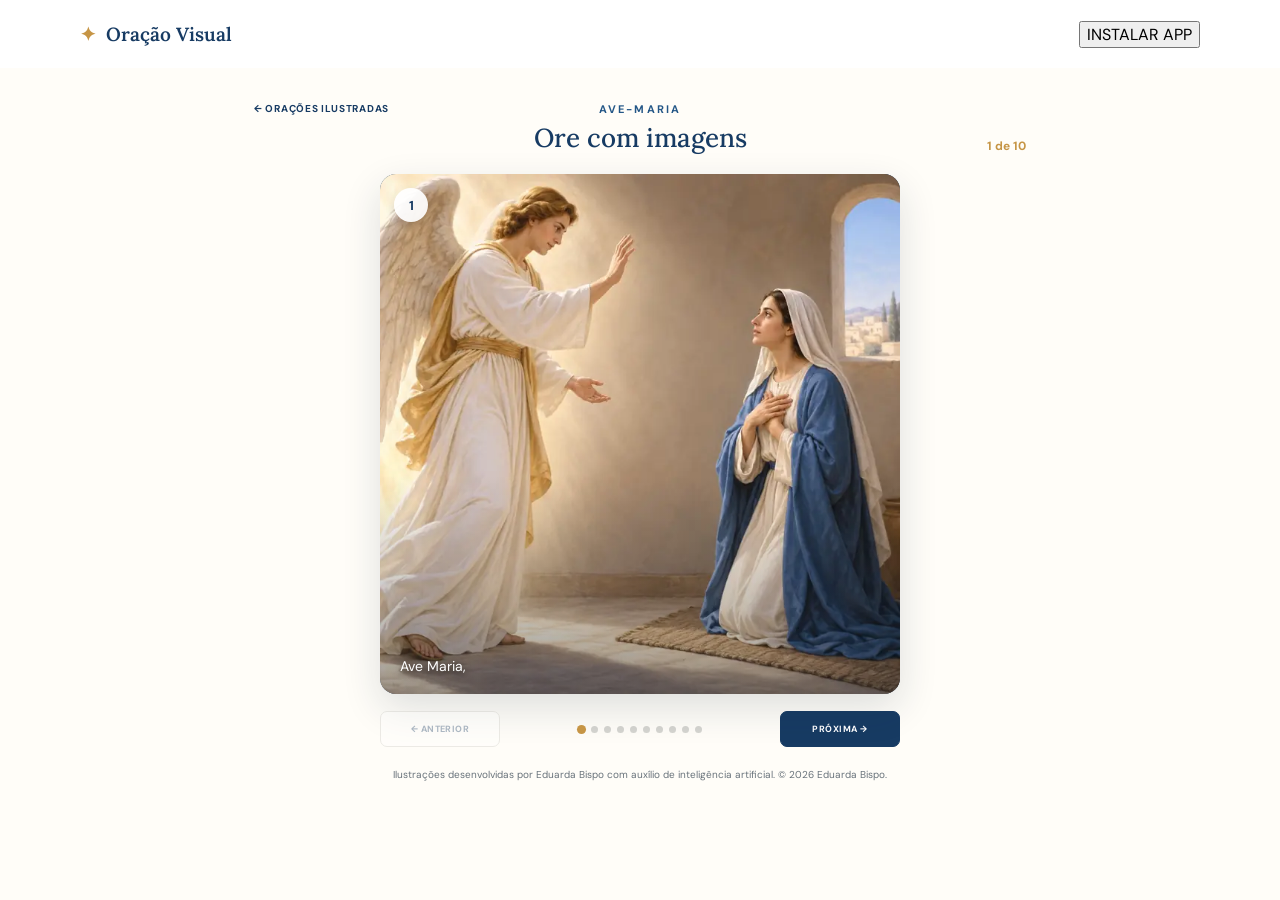
==== ave-maria.html @ be55a164 "Adiciona instalação no cabeçalho e aviso de apoio" ====
<!doctype html>
<html lang="pt-BR">
<head>
  <meta charset="UTF-8">
  <meta name="viewport" content="width=device-width, initial-scale=1.0">
  <meta name="theme-color" content="#173b63">
  <title>Ave-Maria Ilustrada - Oração Visual</title>
  <link rel="icon" href="assets/app-icon.svg" type="image/svg+xml">
  <link rel="preconnect" href="https://fonts.googleapis.com">
  <link rel="preconnect" href="https://fonts.gstatic.com" crossorigin>
  <link href="https://fonts.googleapis.com/css2?family=DM+Sans:wght@400;600;700&family=Lora:wght@500;600&display=swap" rel="stylesheet">
  <link rel="stylesheet" href="styles.css?v=20260917-3">
  <link rel="stylesheet" href="ave-maria.css?v=20260917-3">
</head>
<body>
<header class="topbar"><a class="brand" href="index.html"><span class="brand-mark">✦</span><span>Oração Visual</span></a><button class="install-header" id="installHeaderButton" type="button">INSTALAR APP</button></header>
<main class="visual-prayer-page">
  <div class="prayer-top">
    <a href="oracoes-ilustradas.html">← ORAÇÕES ILUSTRADAS</a>
    <div><p class="eyebrow blue">AVE-MARIA</p><h1>Ore com imagens</h1></div>
    <p class="sequence-label" id="sequenceLabel">1 de 10</p>
  </div>
  <section class="visual-stage" aria-live="polite">
    <figure class="prayer-slide active"><span class="slide-number">1</span><img src="assets/oracoes-ilustradas/ave-maria/01.webp" alt="Maria recebe a graça de Deus" draggable="false"><figcaption>Ave Maria,</figcaption></figure>
    <figure class="prayer-slide"><span class="slide-number">2</span><img src="assets/oracoes-ilustradas/ave-maria/02.webp" alt="Maria cheia da graça de Deus" draggable="false" loading="lazy"><figcaption>cheia de graça,</figcaption></figure>
    <figure class="prayer-slide"><span class="slide-number">3</span><img src="assets/oracoes-ilustradas/ave-maria/03.webp" alt="Deus está com Maria" draggable="false" loading="lazy"><figcaption>o Senhor é convosco.</figcaption></figure>
    <figure class="prayer-slide"><span class="slide-number">4</span><img src="assets/oracoes-ilustradas/ave-maria/04.webp" alt="Maria bendita entre as mulheres" draggable="false" loading="lazy"><figcaption>Bendita sois vós entre as mulheres,</figcaption></figure>
    <figure class="prayer-slide"><span class="slide-number">5</span><img src="assets/oracoes-ilustradas/ave-maria/05.webp" alt="Maria com Jesus, fruto bendito de seu ventre" draggable="false" loading="lazy"><figcaption>e bendito é o fruto do vosso ventre, Jesus.</figcaption></figure>
    <figure class="prayer-slide"><span class="slide-number">6</span><img src="assets/oracoes-ilustradas/ave-maria/06.webp" alt="Santa Maria, Mãe de Deus" draggable="false" loading="lazy"><figcaption>Santa Maria, Mãe de Deus,</figcaption></figure>
    <figure class="prayer-slide"><span class="slide-number">7</span><img src="assets/oracoes-ilustradas/ave-maria/07.webp" alt="Maria intercede junto a Jesus pelos pecadores" draggable="false" loading="lazy"><figcaption>rogai por nós, pecadores,</figcaption></figure>
    <figure class="prayer-slide"><span class="slide-number">8</span><img src="assets/oracoes-ilustradas/ave-maria/08.webp" alt="Pessoa em oração no momento presente" draggable="false" loading="lazy"><figcaption>agora</figcaption></figure>
    <figure class="prayer-slide"><span class="slide-number">9</span><img src="assets/oracoes-ilustradas/ave-maria/09.webp" alt="Pessoa idosa acompanhada no momento final da vida" draggable="false" loading="lazy"><figcaption>e na hora de nossa morte.</figcaption></figure>
    <figure class="prayer-slide"><span class="slide-number">10</span><img src="assets/oracoes-ilustradas/ave-maria/10.webp" alt="Oração entregue a Jesus" draggable="false" loading="lazy"><figcaption>Amém.</figcaption></figure>
  </section>
  <div class="visual-navigation">
    <button id="prev" type="button" disabled>← ANTERIOR</button>
    <div class="dots" id="dots" aria-label="Sequência da oração"></div>
    <button id="next" type="button">PRÓXIMA →</button>
  </div>
  <p class="illustration-credit">Ilustrações desenvolvidas por Eduarda Bispo com auxílio de inteligência artificial. © 2026 Eduarda Bispo.</p>
</main>
<div vw class="enabled"><div vw-access-button class="active"></div><div vw-plugin-wrapper><div class="vw-plugin-top-wrapper"></div></div></div>
<script src="https://vlibras.gov.br/app/vlibras-plugin.js"></script>
<script>new window.VLibras.Widget('https://vlibras.gov.br/app');</script>
<script>
const slides=[...document.querySelectorAll('.prayer-slide')];
const prev=document.getElementById('prev');
const next=document.getElementById('next');
const label=document.getElementById('sequenceLabel');
const dots=document.getElementById('dots');
let current=0;
slides.forEach((_,i)=>{const b=document.createElement('button');b.type='button';b.setAttribute('aria-label','Ir para imagem '+(i+1));b.addEventListener('click',()=>show(i));dots.appendChild(b)});
function show(i){current=i;slides.forEach((s,n)=>s.classList.toggle('active',n===i));[...dots.children].forEach((d,n)=>d.classList.toggle('active',n===i));label.textContent=(i+1)+' de '+slides.length;prev.disabled=i===0;next.textContent=i===slides.length-1?'CONCLUIR':'PRÓXIMA →'}
prev.addEventListener('click',()=>show(Math.max(0,current-1)));
next.addEventListener('click',()=>current===slides.length-1?location.href='oracoes-ilustradas.html':show(current+1));
document.querySelector('.visual-stage').addEventListener('contextmenu',e=>{if(e.target.tagName==='IMG')e.preventDefault()});
show(0);
</script>
<script src="pwa-install.js?v=20260918-1"></script>
</body>
</html>
---- styles.css ----
:root{--blue:#173b63;--blue2:#245787;--cream:#f7f2e8;--paper:#fffdf8;--gold:#c69545;--ink:#1d2a35;--muted:#68727a;--line:#d9d8d2;--shadow:0 18px 45px rgba(19,42,61,.12)}
*{box-sizing:border-box}html{scroll-behavior:smooth}body{margin:0;background:var(--paper);color:var(--ink);font-family:"DM Sans",sans-serif}.topbar{height:68px;padding:0 max(20px,calc((100vw - 1120px)/2));display:flex;align-items:center;justify-content:space-between;background:#fff;position:relative;z-index:3}.brand{display:flex;gap:10px;align-items:center;text-decoration:none;color:var(--blue);font-family:Lora,serif;font-weight:600;font-size:19px}.brand-mark{color:var(--gold)}button{font:inherit}.habit{border:0;background:var(--cream);color:var(--blue);border-radius:30px;padding:7px 9px 7px 14px;display:flex;align-items:center;gap:9px;font-size:12px;font-weight:700}.habit strong{display:grid;place-items:center;width:28px;height:28px;border-radius:50%;background:var(--blue);color:#fff}.hero{height:min(760px,calc(100svh - 68px));min-height:580px;position:relative;color:white;overflow:hidden}.hero>img{width:100%;height:100%;object-fit:cover;object-position:center}.hero-shade{position:absolute;inset:0;background:linear-gradient(90deg,rgba(8,30,50,.88) 0%,rgba(12,40,64,.48) 44%,rgba(12,40,64,.04) 75%),linear-gradient(0deg,rgba(11,33,50,.45),transparent 45%)}.hero-content{position:absolute;left:max(24px,calc((100vw - 1120px)/2));top:50%;transform:translateY(-46%);max-width:490px}.eyebrow{font-size:11px;letter-spacing:.19em;font-weight:700;margin:0 0 18px}.hero h1,.how h2,.closing h2{font-family:Lora,serif;font-weight:500}.hero h1{font-size:clamp(48px,7vw,80px);line-height:.98;margin:0 0 24px}.hero-content>p:not(.eyebrow){max-width:390px;font-size:17px;line-height:1.55;color:#eef2f5}.primary,.secondary{border-radius:6px;padding:16px 19px;border:1px solid var(--gold);font-size:12px;letter-spacing:.08em;font-weight:700;cursor:pointer}.primary{background:var(--gold);color:#122d48}.primary span{margin-left:18px}.secondary{background:transparent;color:var(--blue);border-color:#bdc4c9}.hero .primary{margin-top:16px}.how,.prayer,.closing{max-width:1120px;margin:auto;padding:80px 24px}.how{text-align:center}.blue{color:var(--blue2)}.how h2{font-size:clamp(29px,4vw,42px);max-width:720px;margin:0 auto 38px}.steps-preview{display:grid;grid-template-columns:repeat(4,1fr);gap:10px;max-width:760px;margin:auto}.steps-preview span{padding:17px 8px;border-top:1px solid var(--line);font-size:13px}.steps-preview b{color:var(--gold);margin-right:7px}.prayer{min-height:720px}.progress{height:4px;background:#e5e5df;border-radius:4px;margin-bottom:55px}.progress span{display:block;height:100%;width:25%;background:var(--gold);transition:.3s}.step-head{text-align:center;max-width:650px;margin:0 auto 34px}.step-number{color:var(--gold);font-size:12px;letter-spacing:.15em;font-weight:700}.step-head h2{font-family:Lora,serif;color:var(--blue);font-size:clamp(30px,5vw,48px);margin:10px 0}.step-head p{color:var(--muted);line-height:1.5}.cards{display:grid;grid-template-columns:repeat(auto-fit,minmax(170px,1fr));gap:15px}.visual-card{min-height:220px;position:relative;border:2px solid transparent;border-radius:14px;overflow:hidden;background:#eee;cursor:pointer;box-shadow:0 5px 18px rgba(21,47,68,.08);transition:.2s;text-align:left;padding:0}.visual-card:hover{transform:translateY(-3px)}.visual-card.selected{border-color:var(--gold);box-shadow:0 0 0 3px rgba(198,149,69,.2)}.visual-card .art{height:155px;display:grid;place-items:center;font-size:66px;background:linear-gradient(145deg,#dae8ed,#f5e6cf)}.visual-card.person .art{background-image:url('assets/oracao-visual-hero.webp');background-size:560%;background-position:var(--pos);color:transparent}.visual-card .label{display:block;background:#fff;padding:13px 14px;color:var(--blue);font-weight:700;font-size:14px}.visual-card .meaning{display:block;background:#fff;padding:0 14px 15px;color:var(--muted);font-size:11px;min-height:30px}.visual-card .check{position:absolute;right:10px;top:10px;width:27px;height:27px;border-radius:50%;background:#fff;color:transparent;display:grid;place-items:center}.visual-card.selected .check{background:var(--gold);color:#fff}.navigation{display:flex;justify-content:space-between;margin-top:38px}.navigation .primary:disabled{opacity:.45;cursor:not-allowed}.closing{text-align:center;max-width:760px}.closing-symbol{font-size:48px;color:var(--gold)}.gold{color:var(--gold);margin-top:20px}.closing h2{font-size:45px;color:var(--blue);margin:10px}.summary{text-align:left;background:var(--cream);padding:25px;border-radius:12px;margin:32px 0;line-height:1.7}.summary p{margin:8px 0}.fixed-ending{font-family:Lora,serif;color:var(--blue);font-size:24px;line-height:1.5}.fixed-ending strong{font-size:34px}footer{background:#102f4c;color:#dbe3e9;text-align:center;padding:45px 24px;font-size:13px}footer strong{font-family:Lora,serif;font-size:18px;color:#fff}footer p{max-width:560px;margin:12px auto}footer a{color:#dec08d}.toast{position:fixed;bottom:26px;left:50%;transform:translateX(-50%);background:#173b63;color:#fff;padding:12px 18px;border-radius:30px;z-index:9;box-shadow:var(--shadow)}
@media(max-width:700px){.topbar{height:60px;padding:0 16px}.hero{height:690px}.hero>img{object-position:58% center}.hero-shade{background:linear-gradient(0deg,rgba(9,31,49,.94) 0%,rgba(9,31,49,.68) 50%,rgba(9,31,49,.05) 85%)}.hero-content{left:22px;right:22px;top:auto;bottom:34px;transform:none}.hero h1{font-size:49px}.hero-content>p:not(.eyebrow){font-size:15px}.primary{width:100%}.how{padding:60px 20px}.steps-preview{grid-template-columns:1fr 1fr}.prayer{padding:45px 16px}.cards{grid-template-columns:1fr 1fr;gap:10px}.visual-card{min-height:190px}.visual-card .art{height:125px;font-size:52px}.visual-card .label{font-size:13px;padding:11px}.visual-card .meaning{padding:0 11px 12px}.navigation{gap:10px}.navigation button{width:50%;padding:14px 8px}.closing{padding:60px 20px}.closing h2{font-size:36px}}

/* Catequese visual */
.how h2{margin-bottom:12px}.catechism{color:var(--muted);font-size:13px;margin:0 0 38px}.purpose-grid{display:grid;grid-template-columns:repeat(5,1fr);gap:12px}.purpose-grid article{background:#fff;border:1px solid #e4e1d9;border-radius:12px;padding:24px 14px;text-align:left;box-shadow:0 8px 24px rgba(20,45,64,.06)}.purpose-grid article>span{font-size:35px}.purpose-grid h3{color:var(--blue);font-size:12px;letter-spacing:.05em;margin:16px 0 9px}.purpose-grid p{font-size:12px;line-height:1.5;color:var(--muted);margin:0}.our-father{background:var(--blue);color:#fff;padding:64px max(24px,calc((100vw - 1080px)/2));display:grid;grid-template-columns:1fr 1fr;gap:70px;align-items:center}.our-father h2{font-family:Lora,serif;font-weight:500;font-size:clamp(30px,4vw,45px);margin:0 0 18px}.our-father p:not(.eyebrow){color:#d8e1e8;line-height:1.7}.our-father ol{margin:0;padding:0;list-style:none}.our-father li{border-top:1px solid rgba(255,255,255,.2);padding:17px 0;font-size:14px}.our-father b{color:#e5c48c}.reference{font-size:11px;color:#9fb0bd}
@media(max-width:900px){.purpose-grid{grid-template-columns:repeat(2,1fr)}.purpose-grid article:last-child{grid-column:1/-1}.our-father{grid-template-columns:1fr;gap:30px}}
@media(max-width:520px){.purpose-grid{grid-template-columns:1fr}.purpose-grid article:last-child{grid-column:auto}.purpose-grid article{display:grid;grid-template-columns:44px 1fr;column-gap:10px;padding:18px}.purpose-grid article>span{grid-row:1/3;font-size:30px}.purpose-grid h3{margin:2px 0 5px}.purpose-grid p{grid-column:2}.our-father{padding:52px 22px}}
.worship-note{display:grid;grid-template-columns:1fr 1fr;gap:12px;margin-top:28px;text-align:left}.worship-note>div{border-radius:10px;padding:20px;background:var(--cream)}.worship-note strong{display:block;color:var(--blue);font-family:Lora,serif;font-size:21px}.worship-note span{display:block;color:var(--gold);font-size:11px;font-weight:700;letter-spacing:.08em;margin:5px 0}.worship-note p{margin:0;color:var(--muted);font-size:13px}.saint-field{max-width:560px;margin:25px auto 0}.saint-field label{display:block;color:var(--blue);font-weight:700;font-size:13px;margin-bottom:8px}.saint-field input{width:100%;padding:15px;border:1px solid #bdc4c9;border-radius:7px;font:inherit;background:#fff}.saint-field small{display:block;margin-top:7px;color:var(--muted)}.visual-card.fixed{cursor:default;border-color:#d8c08e}.visual-card.fixed .check{display:none}
@media(max-width:520px){.worship-note{grid-template-columns:1fr}}
.catechesis-box{margin-top:32px;border:1px solid #d7d3c9;border-radius:12px;background:#fff;text-align:left;overflow:hidden}.catechesis-box summary{cursor:pointer;padding:19px 22px;color:var(--blue);font-family:Lora,serif;font-size:18px}.catechesis-box summary span{font-family:"DM Sans",sans-serif;display:inline-block;margin-right:10px;padding:5px 8px;border-radius:4px;background:var(--blue);color:#fff;font-size:9px;letter-spacing:.12em;vertical-align:2px}.catechesis-intro{margin:0;padding:0 22px 5px;color:var(--muted);font-size:13px}.catechesis-box .worship-note{margin:15px;padding:0}.visual-card{min-height:310px}.visual-card .art{height:230px;background-image:linear-gradient(rgba(18,44,65,.10),rgba(18,44,65,.10)),var(--image);background-size:cover;background-position:center;font-size:0}.visual-card.person .art{background-image:linear-gradient(rgba(18,44,65,.08),rgba(18,44,65,.08)),url('assets/oracao-visual-hero.webp')}.visual-card .label{padding-top:12px;padding-bottom:5px;font-size:12px;letter-spacing:.04em}.visual-card .meaning{font-size:10px;padding-bottom:12px}.image-credit{display:block;color:#7a8389;font-size:9px;background:#fff;padding:0 14px 10px}
@media(max-width:700px){.cards{grid-template-columns:1fr}.visual-card{min-height:340px}.visual-card .art{height:270px}.visual-card .label{font-size:12px}.visual-card .meaning{font-size:10px}.catechesis-box summary{font-size:16px;line-height:1.4}}
.visual-card:not(.person) .art{background-image:linear-gradient(145deg,#d8e8ef,#f3e2c6);font-size:92px}.visual-card.person .art{font-size:0}
.group-tabs{display:flex;gap:8px;justify-content:center;flex-wrap:wrap;margin:0 0 26px}.group-tabs button{border:1px solid #bac5cc;background:#fff;color:var(--blue);border-radius:30px;padding:10px 14px;font-size:10px;font-weight:700;letter-spacing:.05em;cursor:pointer}.group-tabs button.active{background:var(--blue);border-color:var(--blue);color:#fff}.summary p{display:grid;grid-template-columns:38px 1fr;gap:10px;align-items:start;padding:10px 0;border-bottom:1px solid rgba(23,59,99,.1)}.summary p:last-child{border-bottom:0}.summary-emoji{font-size:25px;line-height:1.2;text-align:center}
.group-tabs{display:grid;grid-template-columns:repeat(auto-fit,minmax(210px,1fr));max-width:900px;margin:0 auto 28px;gap:12px}.group-tabs button{min-height:82px;border-radius:12px;padding:16px 48px 16px 18px;text-align:left;position:relative;display:flex;flex-direction:column;justify-content:center}.group-tabs button span{font-size:13px;line-height:1.25}.group-tabs button b{font-size:9px;color:var(--gold);margin-top:6px}.group-tabs button.active b{color:#f1d49f}.group-tabs button i{position:absolute;right:16px;top:50%;transform:translateY(-50%);font-size:27px;font-style:normal;font-weight:400}.group-hint{text-align:center;color:var(--muted);font-size:13px;background:var(--cream);border-radius:10px;max-width:620px;margin:0 auto;padding:18px}.group-hint+.cards:empty{display:none}
@media(max-width:700px){.group-tabs{grid-template-columns:1fr}.group-tabs button{min-height:76px}.group-hint{margin-bottom:10px}}
.prayer-cta{font-size:14px;padding:19px 23px;box-shadow:0 0 0 0 rgba(229,188,112,.65);animation:prayerPulse 2.2s ease-in-out infinite}.prayer-cta b{font-size:23px;margin-right:9px}.trinity-panel{max-width:1000px;margin:0 auto;border:2px solid #dfc48e;border-radius:16px;overflow:hidden;background:#fff;box-shadow:var(--shadow)}.trinity-panel>img{display:block;width:100%;height:auto;max-height:520px;object-fit:cover}.trinity-panel>div{display:grid;grid-template-columns:repeat(3,1fr)}.trinity-panel article{padding:18px;border-right:1px solid var(--line)}.trinity-panel article:last-child{border-right:0}.trinity-panel strong,.trinity-panel span{display:block}.trinity-panel strong{color:var(--blue);font-size:13px}.trinity-panel span{color:var(--muted);font-size:11px;margin-top:5px}@keyframes prayerPulse{0%,100%{box-shadow:0 0 0 0 rgba(229,188,112,.6);transform:scale(1)}50%{box-shadow:0 0 0 10px rgba(229,188,112,0);transform:scale(1.025)}}@media(prefers-reduced-motion:reduce){.prayer-cta{animation:none}}@media(max-width:700px){.prayer-cta{font-size:12px}.trinity-panel>div{grid-template-columns:1fr}.trinity-panel article{border-right:0;border-bottom:1px solid var(--line)}.trinity-panel article:last-child{border-bottom:0}}
.confession-box{text-align:left;margin:38px 0;padding:28px;border:2px solid #d9bd83;border-radius:16px;background:#fff;box-shadow:var(--shadow)}.confession-head{display:flex;gap:14px;align-items:center;border-bottom:1px solid var(--line);padding-bottom:18px}.confession-head>span{font-size:38px}.confession-head p{margin:0;color:var(--gold);font-size:10px;font-weight:700;letter-spacing:.12em}.confession-head h3{margin:4px 0 0;color:var(--blue);font-family:Lora,serif;font-size:27px}.confession-box>p{color:var(--muted);line-height:1.6}.confession-notes{background:var(--cream);border-radius:10px;padding:18px;margin:20px 0}.confession-notes strong,.bible-box h4,.contrition h4{color:var(--blue);font-size:11px;letter-spacing:.08em}.confession-notes ul{list-style:none;padding:0;margin:12px 0 0;display:grid;grid-template-columns:1fr 1fr;gap:8px}.confession-notes li{font-size:12px}.sacrament-note{font-weight:700;color:var(--blue)!important}.bible-box{margin:25px 0;border-top:1px solid var(--line);border-bottom:1px solid var(--line);padding:22px 0}.bible-box>p{display:grid;grid-template-columns:120px 1fr;gap:12px;margin:13px 0}.bible-box b{color:var(--gold);font-size:12px}.bible-box span{color:var(--muted);font-size:12px}.contrition-buttons{display:grid;grid-template-columns:repeat(3,1fr);gap:9px}.contrition-buttons button{border:1px solid #b7c0c6;border-radius:9px;background:#fff;color:var(--blue);padding:14px 38px 14px 13px;text-align:left;font-size:11px;font-weight:700;position:relative;cursor:pointer}.contrition-buttons small{display:block;color:var(--muted);font-weight:400;margin-top:4px}.contrition-buttons button>span{position:absolute;right:13px;top:50%;transform:translateY(-50%);font-size:20px}.contrition-text{margin-top:12px;padding:20px;border-radius:10px;background:var(--blue);color:#fff;font-family:Lora,serif;line-height:1.7}.contrition-text p{margin:0}@media(max-width:700px){.confession-box{padding:20px}.confession-notes ul{grid-template-columns:1fr}.bible-box>p{grid-template-columns:1fr;gap:3px}.contrition-buttons{grid-template-columns:1fr}.confession-head h3{font-size:23px}}
.footer-brand{display:block;color:#dec08d;margin-top:10px;font-size:12px}
.footer-rights{padding-top:16px;border-top:1px solid rgba(255,255,255,.16)}.footer-rights a{color:#fff;text-decoration:none}.footer-rights a:hover{text-decoration:underline}.install-app{margin:16px auto 6px;padding:13px 20px;border:1px solid #dec08d;border-radius:6px;background:#dec08d;color:#102f4c;font-size:11px;font-weight:700;letter-spacing:.08em;cursor:pointer}.install-app[hidden]{display:none}
.open-request{max-width:760px;margin:28px auto 0;padding:22px;border:1px solid #d9d8d2;border-radius:12px;background:var(--cream);text-align:left}.open-request label{display:block;color:var(--blue);font-weight:700;font-size:13px;margin-bottom:9px}.open-request textarea{display:block;width:100%;min-height:118px;resize:vertical;padding:15px;border:1px solid #bdc4c9;border-radius:8px;background:#fff;color:var(--ink);font:inherit;line-height:1.5}.open-request small{display:block;margin-top:8px;color:var(--muted)}
.mediator-card{position:relative;display:grid;grid-template-columns:150px 1fr;grid-template-rows:auto auto;max-width:540px;min-height:150px;margin:0 auto 28px;border:3px solid var(--gold);border-radius:15px;overflow:hidden;background:#fff;text-align:left;box-shadow:0 10px 28px rgba(19,42,61,.12)}.mediator-image{grid-row:1/3;width:150px;height:100%;min-height:150px;background-image:linear-gradient(rgba(18,44,65,.05),rgba(18,44,65,.05)),url('assets/oracao-visual-hero.webp');background-size:430%;background-position:50% 31%}.mediator-card strong{align-self:end;padding:42px 18px 2px;color:var(--blue);font-size:16px}.mediator-card p{margin:0;padding:3px 18px 16px;color:var(--muted);font-size:12px;line-height:1.45}.mediator-card small{color:var(--gold);font-weight:700}.mediator-check{position:absolute;right:14px;top:13px;padding:6px 9px;border-radius:20px;background:var(--gold);color:#fff;font-size:9px;font-weight:700;letter-spacing:.05em}
@media(max-width:520px){.mediator-card{grid-template-columns:125px 1fr}.mediator-image{width:125px}.mediator-card strong{padding-left:14px;padding-right:10px}.mediator-card p{padding-left:14px;padding-right:10px}.mediator-check{right:9px;top:9px;font-size:8px}}
.worship-note{grid-template-columns:repeat(4,1fr)}
@media(max-width:900px){.worship-note{grid-template-columns:1fr 1fr}}
@media(max-width:520px){.worship-note{grid-template-columns:1fr}}

/* Conclusão da oração: o incenso simboliza a oração que sobe a Deus */
.prayer-complete{min-height:calc(100svh - 68px);padding:70px 24px 90px;text-align:center;background:radial-gradient(circle at 50% 25%,#fff 0,#f8f0df 35%,#e9dcc1 72%,#d8c294 100%);overflow:hidden}.prayer-complete h2{max-width:650px;margin:8px auto 16px;color:var(--blue);font-family:Lora,serif;font-size:clamp(34px,6vw,58px);font-weight:500}.incense-verse{color:#596976;font-family:Lora,serif;font-size:18px;line-height:1.65;margin:0 auto 30px}.incense-verse strong{font-family:"DM Sans",sans-serif;color:var(--gold);font-size:12px;letter-spacing:.08em}.incense-scene{position:relative;width:260px;height:300px;margin:0 auto 8px}.incense-bowl{position:absolute;left:50%;bottom:8px;transform:translateX(-50%);display:grid;place-items:center;width:112px;height:48px;border-radius:10px 10px 58px 58px;background:linear-gradient(180deg,#d5a554,#8c5d25);border:3px solid #f1d093;color:#fff0c2;font-size:25px;box-shadow:0 12px 24px rgba(79,52,24,.24),inset 0 5px 8px rgba(255,255,255,.28)}.incense-glow{position:absolute;left:50%;bottom:44px;width:56px;height:20px;transform:translateX(-50%);border-radius:50%;background:#f4b85b;filter:blur(7px);animation:incenseGlow 2s ease-in-out infinite}.smoke{position:absolute;left:50%;bottom:56px;width:24px;height:150px;border-radius:50%;border-left:10px solid rgba(255,255,255,.82);filter:blur(5px);transform-origin:50% 100%;opacity:0;animation:smokeRise 4.8s ease-in infinite}.smoke-two{margin-left:12px;height:185px;animation-delay:1.45s;animation-duration:5.4s}.smoke-three{margin-left:-18px;height:170px;animation-delay:2.9s;animation-duration:5.1s}.home-button{min-width:245px;font-size:13px;box-shadow:0 12px 28px rgba(50,44,28,.16)}.home-button span{font-size:20px;margin:0 8px 0 0;vertical-align:-2px}@keyframes smokeRise{0%{opacity:0;transform:translate(-50%,10px) scale(.7) rotate(-7deg)}18%{opacity:.8}62%{opacity:.45;transform:translate(-42%,-100px) scale(1.35) rotate(10deg)}100%{opacity:0;transform:translate(-58%,-195px) scale(2) rotate(-8deg)}}@keyframes incenseGlow{0%,100%{opacity:.45;transform:translateX(-50%) scale(.85)}50%{opacity:.85;transform:translateX(-50%) scale(1.12)}}
@media(prefers-reduced-motion:reduce){.smoke,.incense-glow{animation:none}.smoke{opacity:.45;transform:translate(-50%,-75px) scale(1.25)}}
@media(max-width:700px){.prayer-complete{min-height:calc(100svh - 60px);padding:46px 20px 70px}.incense-scene{height:270px}.incense-verse{font-size:16px}}

/* Oração guiada - cartões de símbolos compactos */
.visual-card:not(.person){min-height:0}.visual-card:not(.person) .art{height:108px;font-size:54px}.visual-card:not(.person) .label{padding-top:10px}.visual-card:not(.person) .meaning{min-height:0}.visual-card:not(.person) .image-credit{padding-bottom:8px}
@media(max-width:700px){.cards{grid-template-columns:repeat(2,minmax(0,1fr));gap:9px}.visual-card:not(.person){min-height:0}.visual-card:not(.person) .art{height:76px;font-size:38px}.visual-card:not(.person) .label{padding:8px 9px 4px;font-size:11px}.visual-card:not(.person) .meaning{padding:0 9px 8px;font-size:9px;line-height:1.35}.visual-card:not(.person) .image-credit{padding:0 9px 7px;font-size:8px}.visual-card:not(.person) .check{width:23px;height:23px;right:7px;top:7px}}
@media(max-width:380px){.visual-card:not(.person) .art{height:68px;font-size:34px}}
---- ave-maria.css ----
.visual-prayer-page{max-width:820px;margin:0 auto;padding:34px 24px 64px}.prayer-top{display:grid;grid-template-columns:1fr auto 1fr;align-items:end;margin-bottom:20px}.prayer-top>a{align-self:start;color:var(--blue);text-decoration:none;font-size:10px;font-weight:700;letter-spacing:.07em}.prayer-top>div{text-align:center}.prayer-top .eyebrow{margin-bottom:5px}.prayer-top h1{font-family:Lora,serif;font-weight:500;color:var(--blue);font-size:26px;margin:0}.sequence-label{text-align:right;color:var(--gold);font-size:12px;font-weight:700;margin:0}.visual-stage{width:min(520px,100%);margin:0 auto}.prayer-slide{display:none;position:relative;margin:0;aspect-ratio:1;border-radius:16px;overflow:hidden;background:#173b63;box-shadow:0 14px 38px rgba(19,42,61,.14);user-select:none;-webkit-user-select:none}.prayer-slide.active{display:block}.prayer-slide img{width:100%;height:100%;display:block;object-fit:cover;-webkit-user-drag:none;user-select:none}.prayer-slide:after{content:"";position:absolute;inset:58% 0 0;background:linear-gradient(180deg,transparent,rgba(8,27,44,.38));pointer-events:none}.slide-number{position:absolute;z-index:3;top:14px;left:14px;width:34px;height:34px;border-radius:50%;display:grid;place-items:center;background:rgba(255,255,255,.92);color:var(--blue);font-weight:700;font-size:13px;box-shadow:0 3px 10px rgba(0,0,0,.12)}.prayer-slide figcaption{position:absolute;z-index:3;left:20px;right:20px;bottom:17px;color:#fff;font-family:"DM Sans",sans-serif;font-size:14px;font-weight:400;line-height:1.4;text-shadow:0 2px 8px rgba(0,0,0,.75)}.visual-navigation{width:min(520px,100%);margin:17px auto 0;display:grid;grid-template-columns:120px 1fr 120px;align-items:center;gap:12px}.visual-navigation>button{border:1px solid #c9c8c2;background:#fff;color:var(--blue);border-radius:7px;padding:11px 9px;font-size:9px;font-weight:700;letter-spacing:.05em;cursor:pointer}.visual-navigation>button:last-child{background:var(--blue);border-color:var(--blue);color:#fff}.visual-navigation>button:disabled{opacity:.35;cursor:default}.dots{display:flex;justify-content:center;gap:6px}.dots button{width:7px;height:7px;padding:0;border:0;border-radius:50%;background:#d5d5d0;cursor:pointer}.dots button.active{background:var(--gold);transform:scale(1.3)}.illustration-credit{width:min(520px,100%);margin:20px auto 0;text-align:center;color:var(--muted);font-size:10px;line-height:1.5}@media(max-width:650px){.visual-prayer-page{padding:24px 14px 45px}.prayer-top{grid-template-columns:1fr auto;margin-bottom:15px}.prayer-top>div{grid-column:1/-1;grid-row:2;text-align:left;margin-top:22px}.sequence-label{grid-column:2;grid-row:1}.prayer-slide{border-radius:12px}.prayer-slide figcaption{left:15px;right:15px;bottom:14px;font-size:13px}.visual-navigation{grid-template-columns:1fr 1fr}.dots{grid-column:1/-1;grid-row:1}.visual-navigation>button{grid-row:2}}
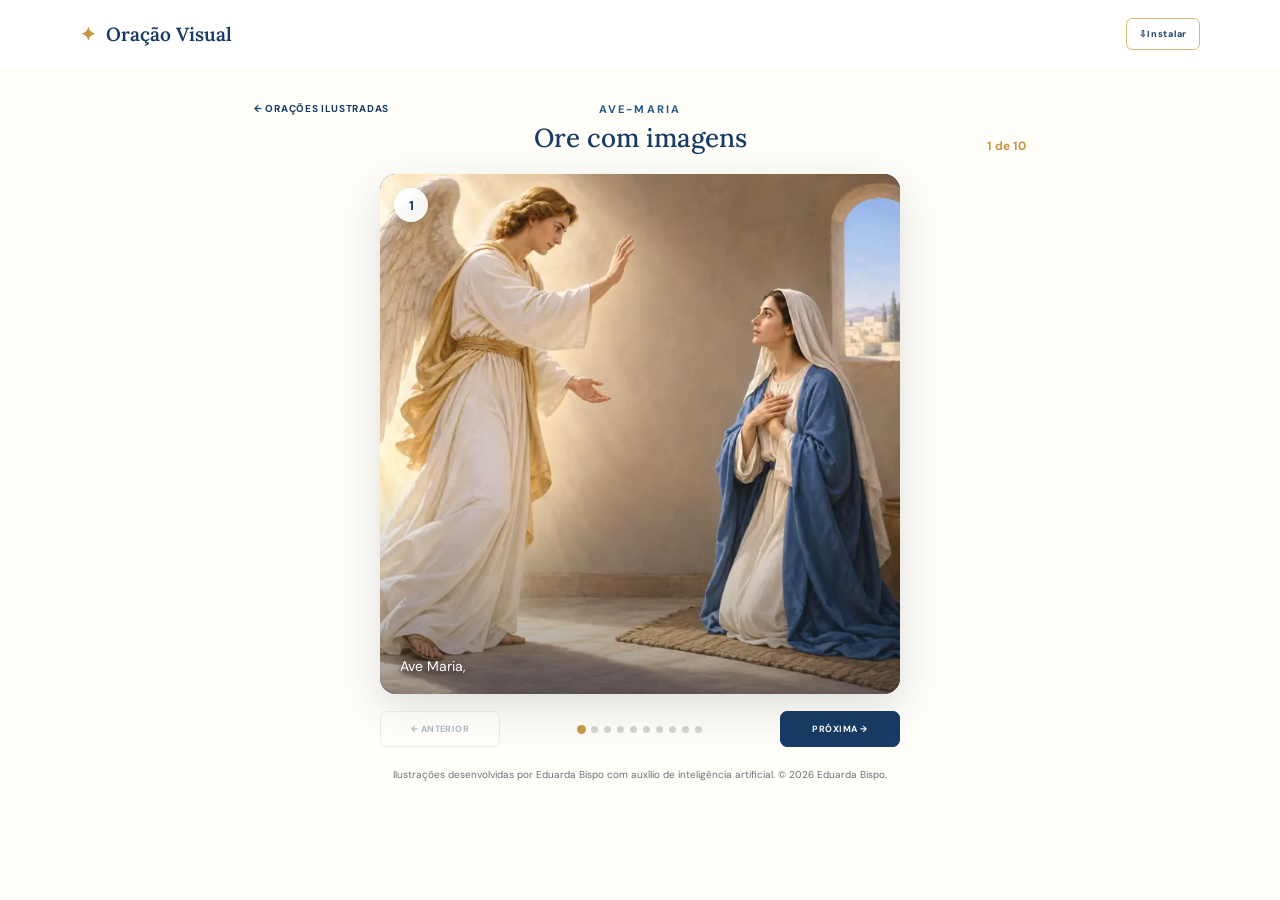
==== commit 6d329c4f: "Torna instalação do cabeçalho intuitiva" ====
--- a/ave-maria.html
+++ b/ave-maria.html
@@ -9,11 +9,11 @@
   <link rel="preconnect" href="https://fonts.googleapis.com">
   <link rel="preconnect" href="https://fonts.gstatic.com" crossorigin>
   <link href="https://fonts.googleapis.com/css2?family=DM+Sans:wght@400;600;700&family=Lora:wght@500;600&display=swap" rel="stylesheet">
-  <link rel="stylesheet" href="styles.css?v=20260917-3">
+  <link rel="stylesheet" href="styles.css?v=20260918-2">
   <link rel="stylesheet" href="ave-maria.css?v=20260917-3">
 </head>
 <body>
-<header class="topbar"><a class="brand" href="index.html"><span class="brand-mark">✦</span><span>Oração Visual</span></a><button class="install-header" id="installHeaderButton" type="button">INSTALAR APP</button></header>
+<header class="topbar"><a class="brand" href="index.html"><span class="brand-mark">✦</span><span>Oração Visual</span></a><button class="install-header" id="installHeaderButton" type="button" aria-label="Instalar Oração Visual"><span class="install-icon" aria-hidden="true">⇩</span><span class="install-label">Instalar</span></button></header>
 <main class="visual-prayer-page">
   <div class="prayer-top">
     <a href="oracoes-ilustradas.html">← ORAÇÕES ILUSTRADAS</a>
--- a/styles.css
+++ b/styles.css
@@ -34,3 +34,6 @@
 .visual-card:not(.person){min-height:0}.visual-card:not(.person) .art{height:108px;font-size:54px}.visual-card:not(.person) .label{padding-top:10px}.visual-card:not(.person) .meaning{min-height:0}.visual-card:not(.person) .image-credit{padding-bottom:8px}
 @media(max-width:700px){.cards{grid-template-columns:repeat(2,minmax(0,1fr));gap:9px}.visual-card:not(.person){min-height:0}.visual-card:not(.person) .art{height:76px;font-size:38px}.visual-card:not(.person) .label{padding:8px 9px 4px;font-size:11px}.visual-card:not(.person) .meaning{padding:0 9px 8px;font-size:9px;line-height:1.35}.visual-card:not(.person) .image-credit{padding:0 9px 7px;font-size:8px}.visual-card:not(.person) .check{width:23px;height:23px;right:7px;top:7px}}
 @media(max-width:380px){.visual-card:not(.person) .art{height:68px;font-size:34px}}
+
+/* Instalação e orientação de uso */
+.header-actions{display:flex;align-items:center;gap:10px}.install-header{border:1px solid #d8b979;border-radius:6px;background:transparent;color:#173b63;padding:9px 12px;font-size:9px;font-weight:700;letter-spacing:.08em;cursor:pointer}.install-header:hover{background:#f6ecd8}.install-header[hidden]{display:none}.support-notice{max-width:620px;margin:0 auto 30px;padding:20px 22px;border:1px solid rgba(222,192,141,.55);border-radius:12px;background:rgba(255,255,255,.07);text-align:left;box-shadow:0 8px 22px rgba(0,0,0,.08)}.support-notice strong{display:block;font-family:"DM Sans",sans-serif;font-size:10px;letter-spacing:.14em;color:#dec08d;margin-bottom:8px}.support-notice p{max-width:none;margin:0;color:#dbe3e9;font-size:11px;line-height:1.65}@media(max-width:700px){.topbar{gap:8px}.brand{min-width:0}.brand span:last-child{white-space:nowrap}.header-actions{margin-left:auto;gap:5px}.install-header{width:34px;height:34px;padding:0;border-radius:50%;font-size:0;display:grid;place-items:center}.install-header::before{content:"↓";font-size:18px;line-height:1;font-weight:700}.habit{padding:6px 8px}.habit span{display:none}.support-notice{max-width:none;margin:0 0 26px;padding:18px;border-radius:12px}.support-notice strong{font-size:9px}.support-notice p{font-size:10.5px;line-height:1.6}}
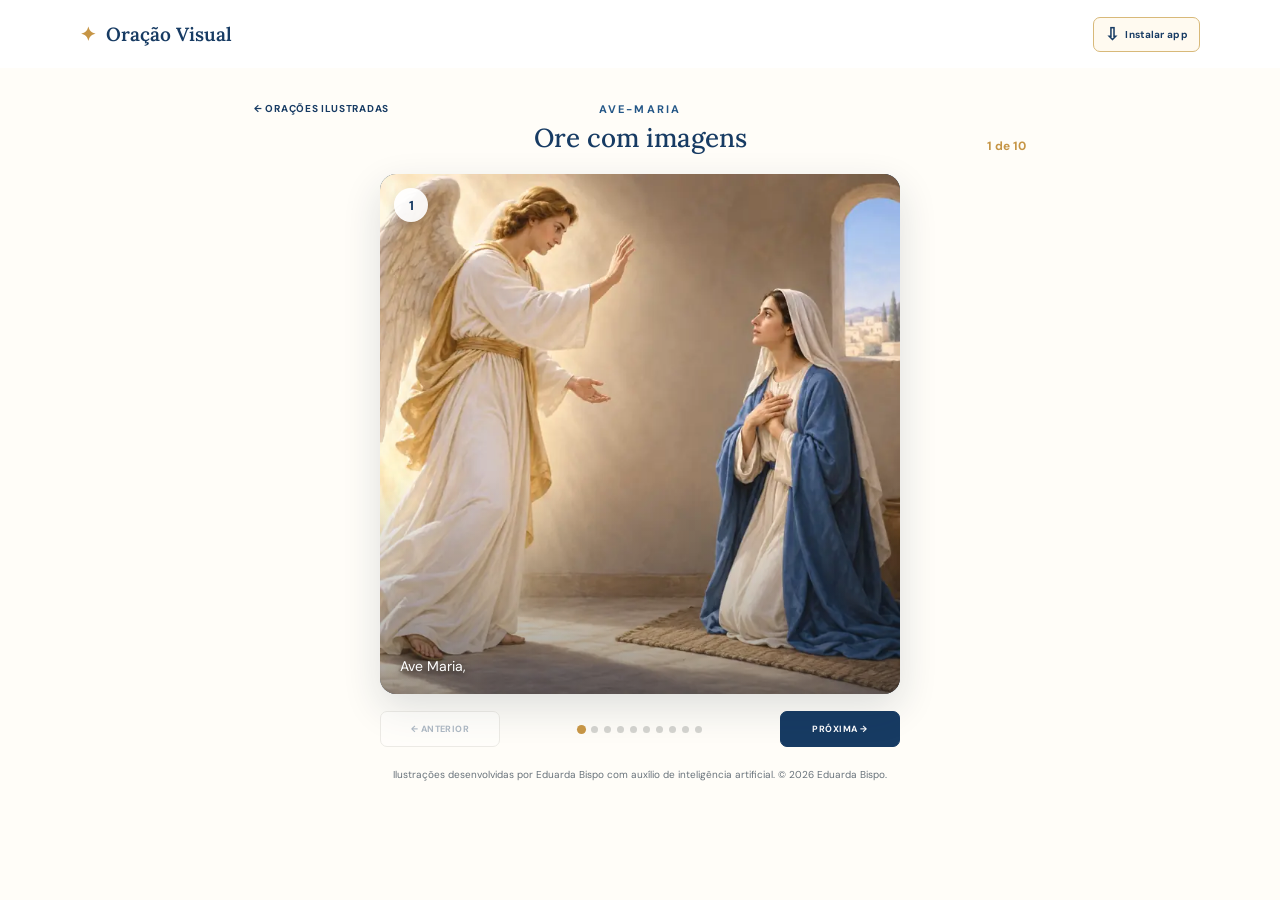
==== commit a5267a35: "Restaura Hoje no mobile e ajusta texto de acessibilidade" ====
--- a/ave-maria.html
+++ b/ave-maria.html
@@ -9,11 +9,11 @@
   <link rel="preconnect" href="https://fonts.googleapis.com">
   <link rel="preconnect" href="https://fonts.gstatic.com" crossorigin>
   <link href="https://fonts.googleapis.com/css2?family=DM+Sans:wght@400;600;700&family=Lora:wght@500;600&display=swap" rel="stylesheet">
-  <link rel="stylesheet" href="styles.css?v=20260918-2">
+  <link rel="stylesheet" href="styles.css?v=20260918-3">
   <link rel="stylesheet" href="ave-maria.css?v=20260917-3">
 </head>
 <body>
-<header class="topbar"><a class="brand" href="index.html"><span class="brand-mark">✦</span><span>Oração Visual</span></a><button class="install-header" id="installHeaderButton" type="button" aria-label="Instalar Oração Visual"><span class="install-icon" aria-hidden="true">⇩</span><span class="install-label">Instalar</span></button></header>
+<header class="topbar"><a class="brand" href="index.html"><span class="brand-mark">✦</span><span>Oração Visual</span></a><button class="install-header" id="installHeaderButton" type="button" aria-label="Instalar Oração Visual"><span class="install-icon" aria-hidden="true">⇩</span><span class="install-label">Instalar app</span></button></header>
 <main class="visual-prayer-page">
   <div class="prayer-top">
     <a href="oracoes-ilustradas.html">← ORAÇÕES ILUSTRADAS</a>
--- a/styles.css
+++ b/styles.css
@@ -36,4 +36,4 @@
 @media(max-width:380px){.visual-card:not(.person) .art{height:68px;font-size:34px}}
 
 /* Instalação e orientação de uso */
-.header-actions{display:flex;align-items:center;gap:10px}.install-header{border:1px solid #d8b979;border-radius:6px;background:transparent;color:#173b63;padding:9px 12px;font-size:9px;font-weight:700;letter-spacing:.08em;cursor:pointer}.install-header:hover{background:#f6ecd8}.install-header[hidden]{display:none}.support-notice{max-width:620px;margin:0 auto 30px;padding:20px 22px;border:1px solid rgba(222,192,141,.55);border-radius:12px;background:rgba(255,255,255,.07);text-align:left;box-shadow:0 8px 22px rgba(0,0,0,.08)}.support-notice strong{display:block;font-family:"DM Sans",sans-serif;font-size:10px;letter-spacing:.14em;color:#dec08d;margin-bottom:8px}.support-notice p{max-width:none;margin:0;color:#dbe3e9;font-size:11px;line-height:1.65}@media(max-width:700px){.topbar{gap:8px}.brand{min-width:0}.brand span:last-child{white-space:nowrap}.header-actions{margin-left:auto;gap:5px}.install-header{width:34px;height:34px;padding:0;border-radius:50%;font-size:0;display:grid;place-items:center}.install-header::before{content:"↓";font-size:18px;line-height:1;font-weight:700}.habit{padding:6px 8px}.habit span{display:none}.support-notice{max-width:none;margin:0 0 26px;padding:18px;border-radius:12px}.support-notice strong{font-size:9px}.support-notice p{font-size:10.5px;line-height:1.6}}
+.header-actions{display:flex;align-items:center;gap:10px}.install-header{display:flex;align-items:center;gap:6px;border:1px solid #d8b979;border-radius:7px;background:#fffaf0;color:#173b63;padding:8px 11px;font-size:10px;font-weight:700;letter-spacing:.03em;cursor:pointer}.install-icon{font-size:17px;line-height:1}.install-label{white-space:nowrap}.install-header:hover{background:#f6ecd8}.install-header[hidden]{display:none}.support-notice{max-width:620px;margin:0 auto 30px;padding:20px 22px;border:1px solid rgba(222,192,141,.55);border-radius:12px;background:rgba(255,255,255,.07);text-align:left;box-shadow:0 8px 22px rgba(0,0,0,.08)}.support-notice strong{display:block;font-family:"DM Sans",sans-serif;font-size:10px;letter-spacing:.14em;color:#dec08d;margin-bottom:8px}.support-notice p{max-width:none;margin:0;color:#dbe3e9;font-size:11px;line-height:1.65}@media(max-width:700px){.topbar{gap:7px;padding-left:14px;padding-right:14px}.brand{min-width:0}.brand span:last-child{white-space:nowrap}.header-actions{margin-left:auto;gap:5px}.install-header{height:34px;padding:0 9px;gap:4px;border-radius:7px}.install-icon{font-size:16px}.install-label{font-size:9px}.habit{width:34px;height:34px;padding:0;display:grid;place-items:center}.habit span{display:none}.support-notice{max-width:none;margin:0 0 26px;padding:18px;border-radius:12px}.support-notice strong{font-size:9px}.support-notice p{font-size:10.5px;line-height:1.6}}
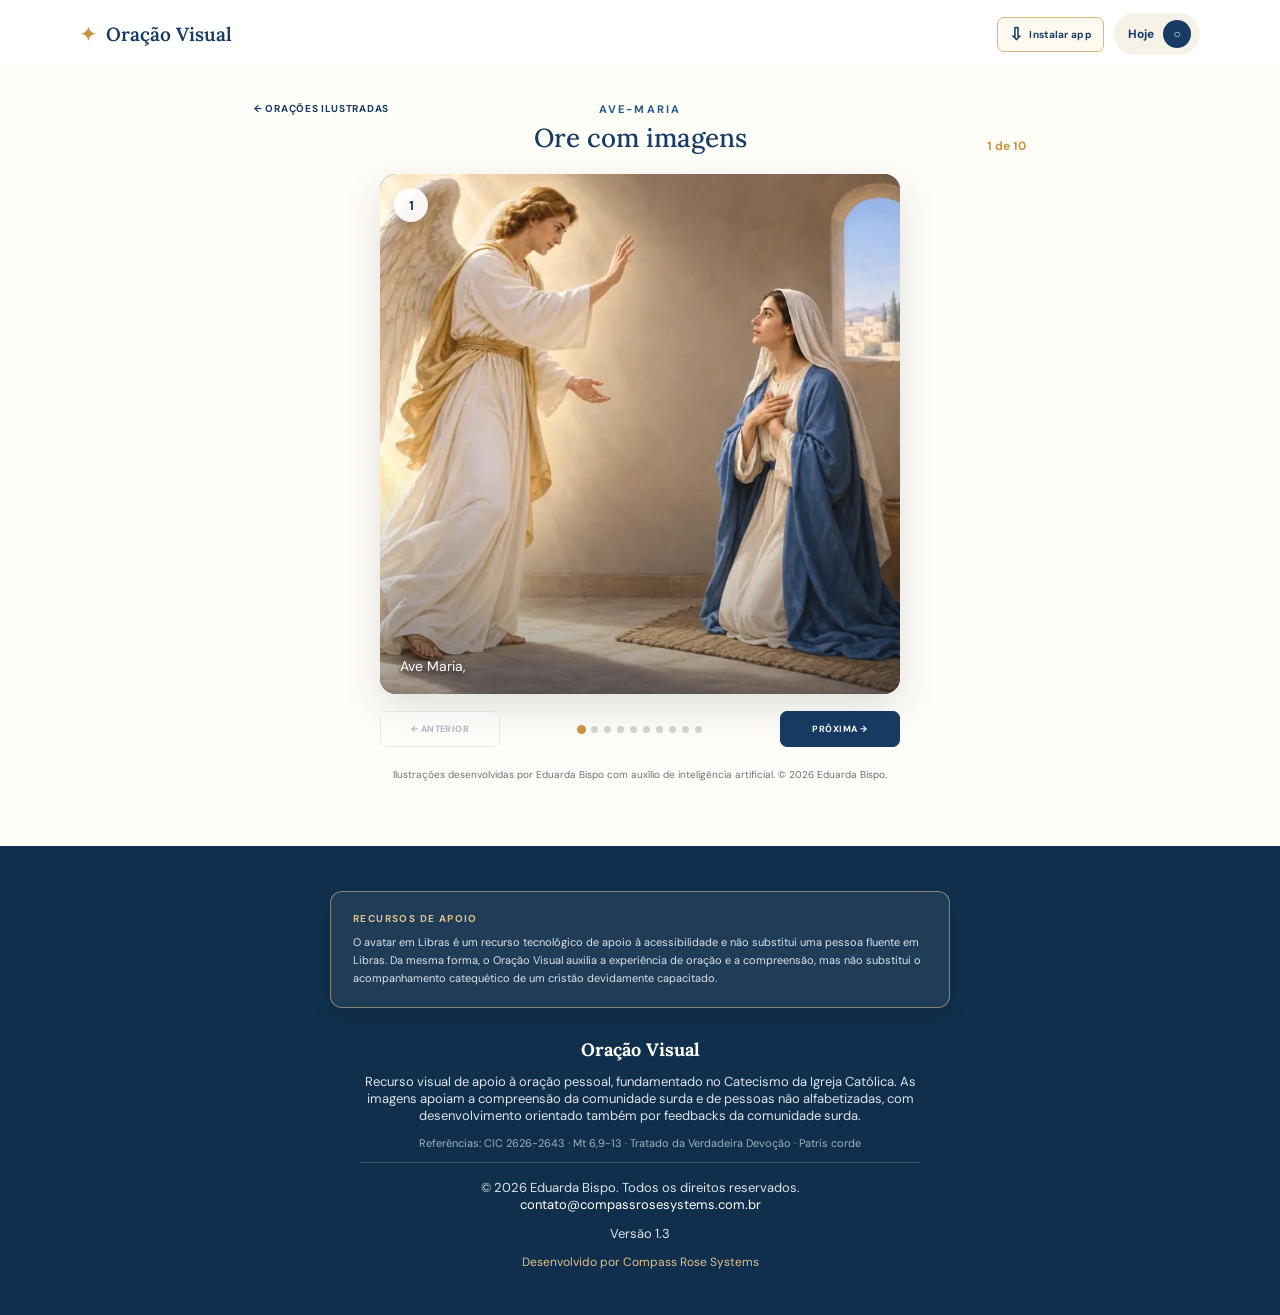
==== commit 9952ee8c: "Padroniza cabeçalho e rodapé em todas as páginas" ====
--- a/ave-maria.html
+++ b/ave-maria.html
@@ -9,11 +9,14 @@
   <link rel="preconnect" href="https://fonts.googleapis.com">
   <link rel="preconnect" href="https://fonts.gstatic.com" crossorigin>
   <link href="https://fonts.googleapis.com/css2?family=DM+Sans:wght@400;600;700&family=Lora:wght@500;600&display=swap" rel="stylesheet">
-  <link rel="stylesheet" href="styles.css?v=20260918-3">
+  <link rel="stylesheet" href="styles.css?v=20260918-4">
   <link rel="stylesheet" href="ave-maria.css?v=20260917-3">
 </head>
 <body>
-<header class="topbar"><a class="brand" href="index.html"><span class="brand-mark">✦</span><span>Oração Visual</span></a><button class="install-header" id="installHeaderButton" type="button" aria-label="Instalar Oração Visual"><span class="install-icon" aria-hidden="true">⇩</span><span class="install-label">Instalar app</span></button></header>
+<header class="topbar">
+  <a class="brand" href="index.html" aria-label="Oração Visual - início"><span class="brand-mark">✦</span><span>Oração Visual</span></a>
+  <div class="header-actions"><button class="install-header" id="installHeaderButton" type="button" aria-label="Instalar Oração Visual"><span class="install-icon" aria-hidden="true">⇩</span><span class="install-label">Instalar app</span></button><button class="habit" id="habitButton" type="button" aria-label="Ver hábito de oração"><span>Hoje</span><strong id="habitCount">○</strong></button></div>
+</header>
 <main class="visual-prayer-page">
   <div class="prayer-top">
     <a href="oracoes-ilustradas.html">← ORAÇÕES ILUSTRADAS</a>
@@ -57,5 +60,15 @@
 show(0);
 </script>
 <script src="pwa-install.js?v=20260918-1"></script>
+<footer>
+  <aside class="support-notice" aria-label="Aviso sobre os recursos de apoio"><strong>RECURSOS DE APOIO</strong><p>O avatar em Libras é um recurso tecnológico de apoio à acessibilidade e não substitui uma pessoa fluente em Libras. Da mesma forma, o Oração Visual auxilia a experiência de oração e a compreensão, mas não substitui o acompanhamento catequético de um cristão devidamente capacitado.</p></aside>
+  <strong>Oração Visual</strong>
+  <p>Recurso visual de apoio à oração pessoal, fundamentado no Catecismo da Igreja Católica. As imagens apoiam a compreensão da comunidade surda e de pessoas não alfabetizadas, com desenvolvimento orientado também por feedbacks da comunidade surda.</p>
+  <p class="reference">Referências: CIC 2626-2643 · Mt 6,9-13 · Tratado da Verdadeira Devoção · Patris corde</p>
+  <button class="install-app" id="installAppButton" type="button" hidden>INSTALAR APLICATIVO</button>
+  <p class="footer-rights">© 2026 Eduarda Bispo. Todos os direitos reservados.<br><a href="mailto:contato@compassrosesystems.com.br">contato@compassrosesystems.com.br</a></p>
+  <p class="site-version" aria-label="Versão atual">Versão 1.3</p>
+  <span class="footer-brand">Desenvolvido por Compass Rose Systems</span>
+</footer>
 </body>
 </html>
--- a/styles.css
+++ b/styles.css
@@ -36,4 +36,4 @@
 @media(max-width:380px){.visual-card:not(.person) .art{height:68px;font-size:34px}}
 
 /* Instalação e orientação de uso */
-.header-actions{display:flex;align-items:center;gap:10px}.install-header{display:flex;align-items:center;gap:6px;border:1px solid #d8b979;border-radius:7px;background:#fffaf0;color:#173b63;padding:8px 11px;font-size:10px;font-weight:700;letter-spacing:.03em;cursor:pointer}.install-icon{font-size:17px;line-height:1}.install-label{white-space:nowrap}.install-header:hover{background:#f6ecd8}.install-header[hidden]{display:none}.support-notice{max-width:620px;margin:0 auto 30px;padding:20px 22px;border:1px solid rgba(222,192,141,.55);border-radius:12px;background:rgba(255,255,255,.07);text-align:left;box-shadow:0 8px 22px rgba(0,0,0,.08)}.support-notice strong{display:block;font-family:"DM Sans",sans-serif;font-size:10px;letter-spacing:.14em;color:#dec08d;margin-bottom:8px}.support-notice p{max-width:none;margin:0;color:#dbe3e9;font-size:11px;line-height:1.65}@media(max-width:700px){.topbar{gap:7px;padding-left:14px;padding-right:14px}.brand{min-width:0}.brand span:last-child{white-space:nowrap}.header-actions{margin-left:auto;gap:5px}.install-header{height:34px;padding:0 9px;gap:4px;border-radius:7px}.install-icon{font-size:16px}.install-label{font-size:9px}.habit{width:34px;height:34px;padding:0;display:grid;place-items:center}.habit span{display:none}.support-notice{max-width:none;margin:0 0 26px;padding:18px;border-radius:12px}.support-notice strong{font-size:9px}.support-notice p{font-size:10.5px;line-height:1.6}}
+.header-actions{display:flex;align-items:center;gap:10px}.install-header{display:flex;align-items:center;gap:6px;border:1px solid #d8b979;border-radius:7px;background:#fffaf0;color:#173b63;padding:8px 11px;font-size:10px;font-weight:700;letter-spacing:.03em;cursor:pointer}.install-icon{font-size:17px;line-height:1}.install-label{white-space:nowrap}.install-header:hover{background:#f6ecd8}.install-header[hidden]{display:none}.support-notice{max-width:620px;margin:0 auto 30px;padding:20px 22px;border:1px solid rgba(222,192,141,.55);border-radius:12px;background:rgba(255,255,255,.07);text-align:left;box-shadow:0 8px 22px rgba(0,0,0,.08)}.support-notice strong{display:block;font-family:"DM Sans",sans-serif;font-size:10px;letter-spacing:.14em;color:#dec08d;margin-bottom:8px}.support-notice p{max-width:none;margin:0;color:#dbe3e9;font-size:11px;line-height:1.65}@media(max-width:700px){.topbar{gap:7px;padding-left:14px;padding-right:14px}.brand{min-width:0}.brand span:last-child{white-space:nowrap}.header-actions{margin-left:auto;gap:5px}.install-header{height:34px;padding:0 8px;gap:4px;border-radius:7px}.install-icon{font-size:16px}.install-label{font-size:9px}.habit{width:auto;height:34px;padding:0 8px;display:flex;align-items:center;gap:5px}.habit span{display:inline;font-size:9px}.support-notice{max-width:none;margin:0 0 26px;padding:18px;border-radius:12px}.support-notice strong{font-size:9px}.support-notice p{font-size:10.5px;line-height:1.6}}
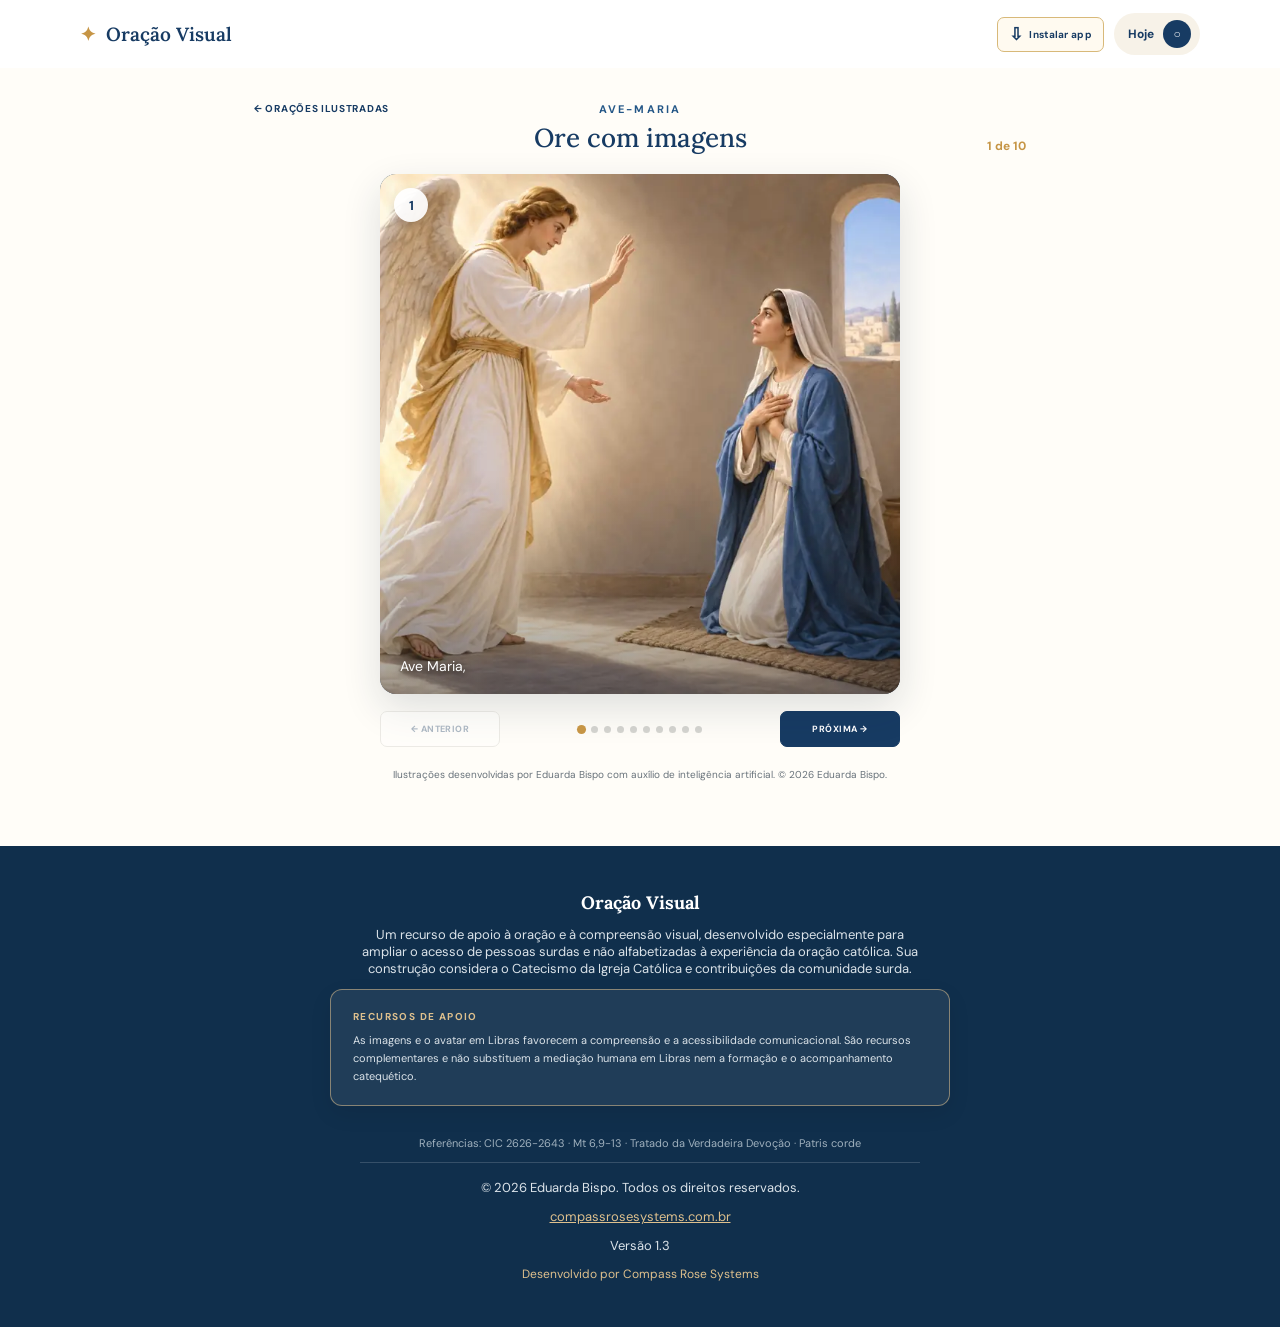
==== commit 1c68311f: "Melhora texto institucional do rodapé" ====
--- a/ave-maria.html
+++ b/ave-maria.html
@@ -9,7 +9,7 @@
   <link rel="preconnect" href="https://fonts.googleapis.com">
   <link rel="preconnect" href="https://fonts.gstatic.com" crossorigin>
   <link href="https://fonts.googleapis.com/css2?family=DM+Sans:wght@400;600;700&family=Lora:wght@500;600&display=swap" rel="stylesheet">
-  <link rel="stylesheet" href="styles.css?v=20260918-4">
+  <link rel="stylesheet" href="styles.css?v=20260918-5">
   <link rel="stylesheet" href="ave-maria.css?v=20260917-3">
 </head>
 <body>
@@ -61,12 +61,13 @@
 </script>
 <script src="pwa-install.js?v=20260918-1"></script>
 <footer>
-  <aside class="support-notice" aria-label="Aviso sobre os recursos de apoio"><strong>RECURSOS DE APOIO</strong><p>O avatar em Libras é um recurso tecnológico de apoio à acessibilidade e não substitui uma pessoa fluente em Libras. Da mesma forma, o Oração Visual auxilia a experiência de oração e a compreensão, mas não substitui o acompanhamento catequético de um cristão devidamente capacitado.</p></aside>
   <strong>Oração Visual</strong>
-  <p>Recurso visual de apoio à oração pessoal, fundamentado no Catecismo da Igreja Católica. As imagens apoiam a compreensão da comunidade surda e de pessoas não alfabetizadas, com desenvolvimento orientado também por feedbacks da comunidade surda.</p>
+  <p>Um recurso de apoio à oração e à compreensão visual, desenvolvido especialmente para ampliar o acesso de pessoas surdas e não alfabetizadas à experiência da oração católica. Sua construção considera o Catecismo da Igreja Católica e contribuições da comunidade surda.</p>
+  <aside class="support-notice" aria-label="Aviso sobre os recursos de apoio"><strong>RECURSOS DE APOIO</strong><p>As imagens e o avatar em Libras favorecem a compreensão e a acessibilidade comunicacional. São recursos complementares e não substituem a mediação humana em Libras nem a formação e o acompanhamento catequético.</p></aside>
   <p class="reference">Referências: CIC 2626-2643 · Mt 6,9-13 · Tratado da Verdadeira Devoção · Patris corde</p>
   <button class="install-app" id="installAppButton" type="button" hidden>INSTALAR APLICATIVO</button>
-  <p class="footer-rights">© 2026 Eduarda Bispo. Todos os direitos reservados.<br><a href="mailto:contato@compassrosesystems.com.br">contato@compassrosesystems.com.br</a></p>
+  <p class="footer-rights">© 2026 Eduarda Bispo. Todos os direitos reservados.</p>
+  <p><a class="footer-site" href="https://compassrosesystems.com.br/" target="_blank" rel="noopener noreferrer">compassrosesystems.com.br</a></p>
   <p class="site-version" aria-label="Versão atual">Versão 1.3</p>
   <span class="footer-brand">Desenvolvido por Compass Rose Systems</span>
 </footer>
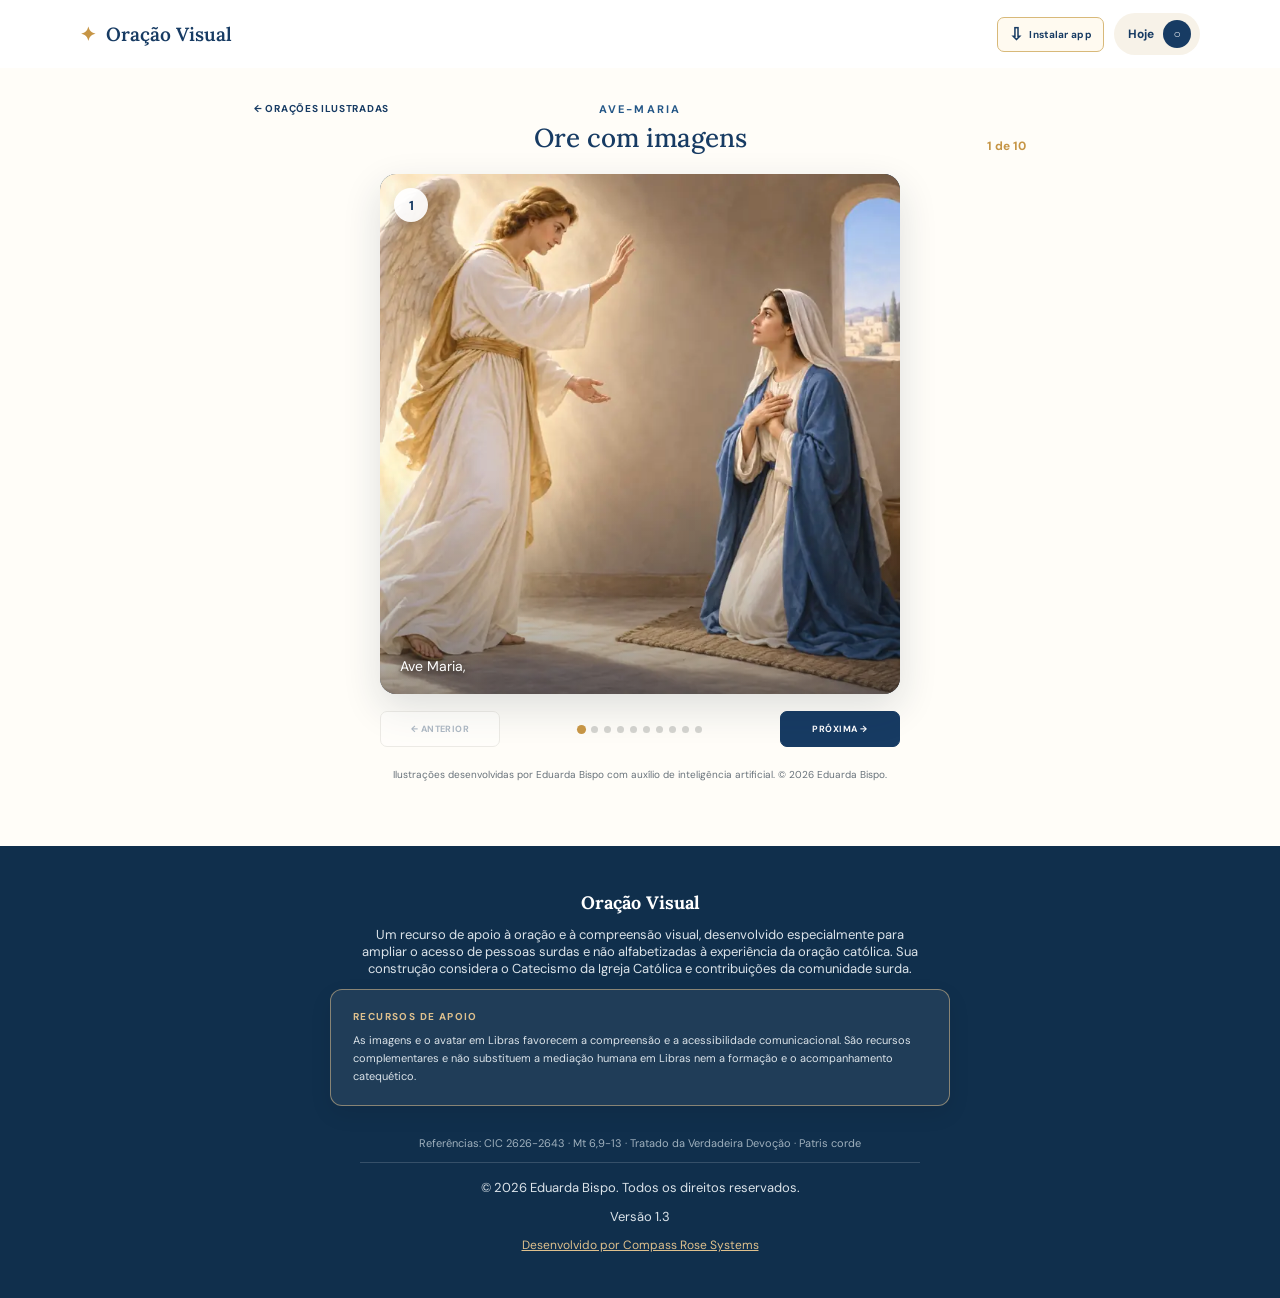
==== commit a7047ded: "Integra link institucional à assinatura do rodapé" ====
--- a/ave-maria.html
+++ b/ave-maria.html
@@ -9,7 +9,7 @@
   <link rel="preconnect" href="https://fonts.googleapis.com">
   <link rel="preconnect" href="https://fonts.gstatic.com" crossorigin>
   <link href="https://fonts.googleapis.com/css2?family=DM+Sans:wght@400;600;700&family=Lora:wght@500;600&display=swap" rel="stylesheet">
-  <link rel="stylesheet" href="styles.css?v=20260918-5">
+  <link rel="stylesheet" href="styles.css?v=20260918-6">
   <link rel="stylesheet" href="ave-maria.css?v=20260917-3">
 </head>
 <body>
@@ -67,9 +67,8 @@
   <p class="reference">Referências: CIC 2626-2643 · Mt 6,9-13 · Tratado da Verdadeira Devoção · Patris corde</p>
   <button class="install-app" id="installAppButton" type="button" hidden>INSTALAR APLICATIVO</button>
   <p class="footer-rights">© 2026 Eduarda Bispo. Todos os direitos reservados.</p>
-  <p><a class="footer-site" href="https://compassrosesystems.com.br/" target="_blank" rel="noopener noreferrer">compassrosesystems.com.br</a></p>
   <p class="site-version" aria-label="Versão atual">Versão 1.3</p>
-  <span class="footer-brand">Desenvolvido por Compass Rose Systems</span>
+  <a class="footer-brand" href="https://compassrosesystems.com.br/" target="_blank" rel="noopener noreferrer">Desenvolvido por Compass Rose Systems</a>
 </footer>
 </body>
 </html>
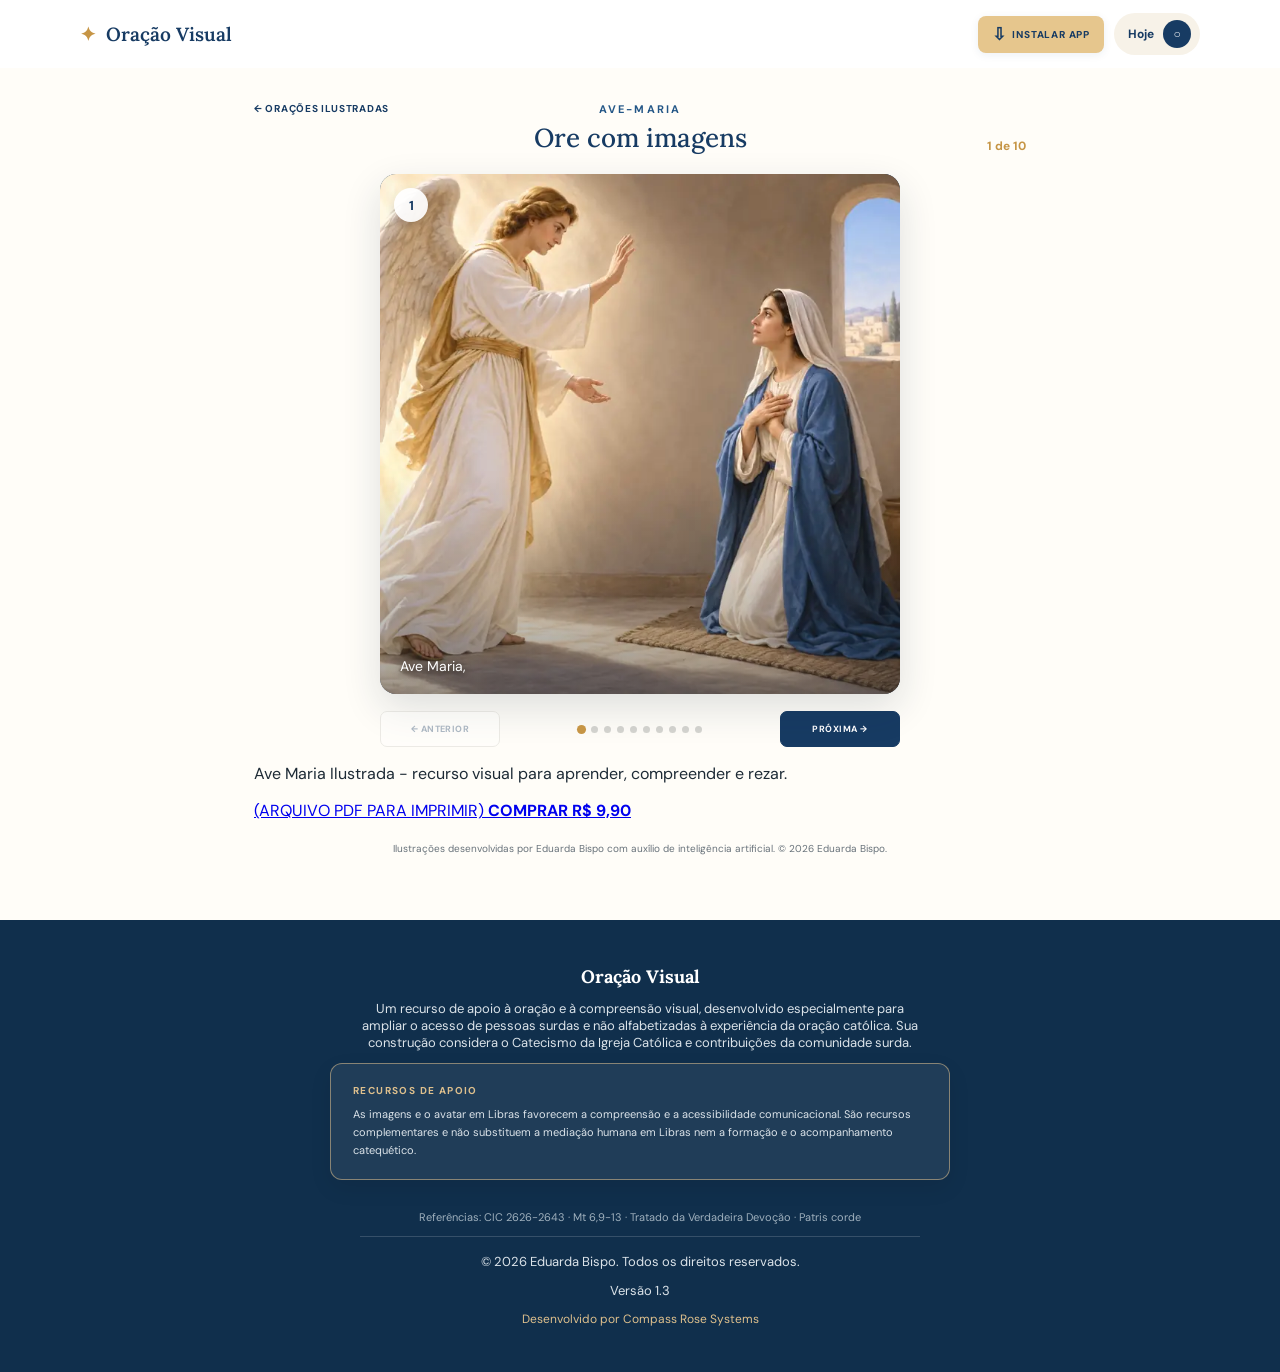
==== commit d4dce580: "Adiciona repetição e oferta do PDF da Ave Maria" ====
--- a/ave-maria.html
+++ b/ave-maria.html
@@ -10,7 +10,7 @@
   <link rel="preconnect" href="https://fonts.gstatic.com" crossorigin>
   <link href="https://fonts.googleapis.com/css2?family=DM+Sans:wght@400;600;700&family=Lora:wght@500;600&display=swap" rel="stylesheet">
   <link rel="stylesheet" href="styles.css?v=20260918-6">
-  <link rel="stylesheet" href="ave-maria.css?v=20260917-3">
+  <link rel="stylesheet" href="ave-maria.css?v=20260919-1">
 </head>
 <body>
 <header class="topbar">
@@ -40,6 +40,21 @@
     <div class="dots" id="dots" aria-label="Sequência da oração"></div>
     <button id="next" type="button">PRÓXIMA →</button>
   </div>
+  <section class="completion-panel" id="completionPanel" hidden aria-live="polite">
+    <strong>ORAÇÃO CONCLUÍDA</strong>
+    <p>Você pode reiniciar e rezar novamente desde o primeiro quadro.</p>
+    <div class="completion-actions">
+      <button id="restartPrayer" type="button">↻ REINICIAR / REPETIR ORAÇÃO</button>
+      <a href="oracoes-ilustradas.html">VOLTAR ÀS ORAÇÕES</a>
+    </div>
+  </section>
+  <section class="printable-offer" aria-label="Ave Maria Ilustrada em PDF">
+    <p class="printable-offer-title">Ave Maria Ilustrada - recurso visual para aprender, compreender e rezar.</p>
+    <a class="printable-offer-button" href="https://checkout.infinitepay.io/aeduardabispo/0zITZRlgJF" target="_blank" rel="noopener noreferrer">
+      <span>(ARQUIVO PDF PARA IMPRIMIR)</span>
+      <strong>COMPRAR R$ 9,90</strong>
+    </a>
+  </section>
   <p class="illustration-credit">Ilustrações desenvolvidas por Eduarda Bispo com auxílio de inteligência artificial. © 2026 Eduarda Bispo.</p>
 </main>
 <div vw class="enabled"><div vw-access-button class="active"></div><div vw-plugin-wrapper><div class="vw-plugin-top-wrapper"></div></div></div>
@@ -51,11 +66,14 @@
 const next=document.getElementById('next');
 const label=document.getElementById('sequenceLabel');
 const dots=document.getElementById('dots');
+const completionPanel=document.getElementById('completionPanel');
+const restartPrayer=document.getElementById('restartPrayer');
 let current=0;
 slides.forEach((_,i)=>{const b=document.createElement('button');b.type='button';b.setAttribute('aria-label','Ir para imagem '+(i+1));b.addEventListener('click',()=>show(i));dots.appendChild(b)});
-function show(i){current=i;slides.forEach((s,n)=>s.classList.toggle('active',n===i));[...dots.children].forEach((d,n)=>d.classList.toggle('active',n===i));label.textContent=(i+1)+' de '+slides.length;prev.disabled=i===0;next.textContent=i===slides.length-1?'CONCLUIR':'PRÓXIMA →'}
+function show(i){current=i;slides.forEach((s,n)=>s.classList.toggle('active',n===i));[...dots.children].forEach((d,n)=>d.classList.toggle('active',n===i));label.textContent=(i+1)+' de '+slides.length;prev.disabled=i===0;next.textContent=i===slides.length-1?'CONCLUIR':'PRÓXIMA →';completionPanel.hidden=true}
 prev.addEventListener('click',()=>show(Math.max(0,current-1)));
-next.addEventListener('click',()=>current===slides.length-1?location.href='oracoes-ilustradas.html':show(current+1));
+next.addEventListener('click',()=>{if(current===slides.length-1){completionPanel.hidden=false;completionPanel.scrollIntoView({behavior:'smooth',block:'center'});return}show(current+1)});
+restartPrayer.addEventListener('click',()=>{show(0);window.scrollTo({top:0,behavior:'smooth'})});
 document.querySelector('.visual-stage').addEventListener('contextmenu',e=>{if(e.target.tagName==='IMG')e.preventDefault()});
 show(0);
 </script>
--- a/styles.css
+++ b/styles.css
@@ -16,7 +16,7 @@
 @media(max-width:700px){.group-tabs{grid-template-columns:1fr}.group-tabs button{min-height:76px}.group-hint{margin-bottom:10px}}
 .prayer-cta{font-size:14px;padding:19px 23px;box-shadow:0 0 0 0 rgba(229,188,112,.65);animation:prayerPulse 2.2s ease-in-out infinite}.prayer-cta b{font-size:23px;margin-right:9px}.trinity-panel{max-width:1000px;margin:0 auto;border:2px solid #dfc48e;border-radius:16px;overflow:hidden;background:#fff;box-shadow:var(--shadow)}.trinity-panel>img{display:block;width:100%;height:auto;max-height:520px;object-fit:cover}.trinity-panel>div{display:grid;grid-template-columns:repeat(3,1fr)}.trinity-panel article{padding:18px;border-right:1px solid var(--line)}.trinity-panel article:last-child{border-right:0}.trinity-panel strong,.trinity-panel span{display:block}.trinity-panel strong{color:var(--blue);font-size:13px}.trinity-panel span{color:var(--muted);font-size:11px;margin-top:5px}@keyframes prayerPulse{0%,100%{box-shadow:0 0 0 0 rgba(229,188,112,.6);transform:scale(1)}50%{box-shadow:0 0 0 10px rgba(229,188,112,0);transform:scale(1.025)}}@media(prefers-reduced-motion:reduce){.prayer-cta{animation:none}}@media(max-width:700px){.prayer-cta{font-size:12px}.trinity-panel>div{grid-template-columns:1fr}.trinity-panel article{border-right:0;border-bottom:1px solid var(--line)}.trinity-panel article:last-child{border-bottom:0}}
 .confession-box{text-align:left;margin:38px 0;padding:28px;border:2px solid #d9bd83;border-radius:16px;background:#fff;box-shadow:var(--shadow)}.confession-head{display:flex;gap:14px;align-items:center;border-bottom:1px solid var(--line);padding-bottom:18px}.confession-head>span{font-size:38px}.confession-head p{margin:0;color:var(--gold);font-size:10px;font-weight:700;letter-spacing:.12em}.confession-head h3{margin:4px 0 0;color:var(--blue);font-family:Lora,serif;font-size:27px}.confession-box>p{color:var(--muted);line-height:1.6}.confession-notes{background:var(--cream);border-radius:10px;padding:18px;margin:20px 0}.confession-notes strong,.bible-box h4,.contrition h4{color:var(--blue);font-size:11px;letter-spacing:.08em}.confession-notes ul{list-style:none;padding:0;margin:12px 0 0;display:grid;grid-template-columns:1fr 1fr;gap:8px}.confession-notes li{font-size:12px}.sacrament-note{font-weight:700;color:var(--blue)!important}.bible-box{margin:25px 0;border-top:1px solid var(--line);border-bottom:1px solid var(--line);padding:22px 0}.bible-box>p{display:grid;grid-template-columns:120px 1fr;gap:12px;margin:13px 0}.bible-box b{color:var(--gold);font-size:12px}.bible-box span{color:var(--muted);font-size:12px}.contrition-buttons{display:grid;grid-template-columns:repeat(3,1fr);gap:9px}.contrition-buttons button{border:1px solid #b7c0c6;border-radius:9px;background:#fff;color:var(--blue);padding:14px 38px 14px 13px;text-align:left;font-size:11px;font-weight:700;position:relative;cursor:pointer}.contrition-buttons small{display:block;color:var(--muted);font-weight:400;margin-top:4px}.contrition-buttons button>span{position:absolute;right:13px;top:50%;transform:translateY(-50%);font-size:20px}.contrition-text{margin-top:12px;padding:20px;border-radius:10px;background:var(--blue);color:#fff;font-family:Lora,serif;line-height:1.7}.contrition-text p{margin:0}@media(max-width:700px){.confession-box{padding:20px}.confession-notes ul{grid-template-columns:1fr}.bible-box>p{grid-template-columns:1fr;gap:3px}.contrition-buttons{grid-template-columns:1fr}.confession-head h3{font-size:23px}}
-.footer-brand{display:block;color:#dec08d;margin-top:10px;font-size:12px}
+.footer-brand{display:block;color:#dec08d;margin-top:10px;font-size:12px;text-decoration:none}
 .footer-rights{padding-top:16px;border-top:1px solid rgba(255,255,255,.16)}.footer-rights a{color:#fff;text-decoration:none}.footer-rights a:hover{text-decoration:underline}.install-app{margin:16px auto 6px;padding:13px 20px;border:1px solid #dec08d;border-radius:6px;background:#dec08d;color:#102f4c;font-size:11px;font-weight:700;letter-spacing:.08em;cursor:pointer}.install-app[hidden]{display:none}
 .open-request{max-width:760px;margin:28px auto 0;padding:22px;border:1px solid #d9d8d2;border-radius:12px;background:var(--cream);text-align:left}.open-request label{display:block;color:var(--blue);font-weight:700;font-size:13px;margin-bottom:9px}.open-request textarea{display:block;width:100%;min-height:118px;resize:vertical;padding:15px;border:1px solid #bdc4c9;border-radius:8px;background:#fff;color:var(--ink);font:inherit;line-height:1.5}.open-request small{display:block;margin-top:8px;color:var(--muted)}
 .mediator-card{position:relative;display:grid;grid-template-columns:150px 1fr;grid-template-rows:auto auto;max-width:540px;min-height:150px;margin:0 auto 28px;border:3px solid var(--gold);border-radius:15px;overflow:hidden;background:#fff;text-align:left;box-shadow:0 10px 28px rgba(19,42,61,.12)}.mediator-image{grid-row:1/3;width:150px;height:100%;min-height:150px;background-image:linear-gradient(rgba(18,44,65,.05),rgba(18,44,65,.05)),url('assets/oracao-visual-hero.webp');background-size:430%;background-position:50% 31%}.mediator-card strong{align-self:end;padding:42px 18px 2px;color:var(--blue);font-size:16px}.mediator-card p{margin:0;padding:3px 18px 16px;color:var(--muted);font-size:12px;line-height:1.45}.mediator-card small{color:var(--gold);font-weight:700}.mediator-check{position:absolute;right:14px;top:13px;padding:6px 9px;border-radius:20px;background:var(--gold);color:#fff;font-size:9px;font-weight:700;letter-spacing:.05em}
@@ -36,4 +36,4 @@
 @media(max-width:380px){.visual-card:not(.person) .art{height:68px;font-size:34px}}
 
 /* Instalação e orientação de uso */
-.header-actions{display:flex;align-items:center;gap:10px}.install-header{display:flex;align-items:center;gap:6px;border:1px solid #d8b979;border-radius:7px;background:#fffaf0;color:#173b63;padding:8px 11px;font-size:10px;font-weight:700;letter-spacing:.03em;cursor:pointer}.install-icon{font-size:17px;line-height:1}.install-label{white-space:nowrap}.install-header:hover{background:#f6ecd8}.install-header[hidden]{display:none}.support-notice{max-width:620px;margin:0 auto 30px;padding:20px 22px;border:1px solid rgba(222,192,141,.55);border-radius:12px;background:rgba(255,255,255,.07);text-align:left;box-shadow:0 8px 22px rgba(0,0,0,.08)}.support-notice strong{display:block;font-family:"DM Sans",sans-serif;font-size:10px;letter-spacing:.14em;color:#dec08d;margin-bottom:8px}.support-notice p{max-width:none;margin:0;color:#dbe3e9;font-size:11px;line-height:1.65}@media(max-width:700px){.topbar{gap:7px;padding-left:14px;padding-right:14px}.brand{min-width:0}.brand span:last-child{white-space:nowrap}.header-actions{margin-left:auto;gap:5px}.install-header{height:34px;padding:0 8px;gap:4px;border-radius:7px}.install-icon{font-size:16px}.install-label{font-size:9px}.habit{width:auto;height:34px;padding:0 8px;display:flex;align-items:center;gap:5px}.habit span{display:inline;font-size:9px}.support-notice{max-width:none;margin:0 0 26px;padding:18px;border-radius:12px}.support-notice strong{font-size:9px}.support-notice p{font-size:10.5px;line-height:1.6}}
+.header-actions{display:flex;align-items:center;gap:10px}.install-header{display:flex;align-items:center;gap:6px;border:0;border-radius:8px;background:#e6c68d;color:#173b63;padding:10px 14px;font-size:10px;font-weight:800;letter-spacing:.08em;text-transform:uppercase;cursor:pointer;box-shadow:0 2px 8px rgba(23,59,99,.08)}.install-icon{font-size:17px;line-height:1}.install-label{white-space:nowrap}.install-header:hover{background:#efd39f}.install-header[hidden]{display:none}.support-notice{max-width:620px;margin:0 auto 30px;padding:20px 22px;border:1px solid rgba(222,192,141,.55);border-radius:12px;background:rgba(255,255,255,.07);text-align:left;box-shadow:0 8px 22px rgba(0,0,0,.08)}.support-notice strong{display:block;font-family:"DM Sans",sans-serif;font-size:10px;letter-spacing:.14em;color:#dec08d;margin-bottom:8px}.support-notice p{max-width:none;margin:0;color:#dbe3e9;font-size:11px;line-height:1.65}@media(max-width:700px){.topbar{gap:7px;padding-left:14px;padding-right:14px}.brand{min-width:0}.brand span:last-child{white-space:nowrap}.header-actions{margin-left:auto;gap:5px}.install-header{height:34px;padding:0 8px;gap:4px;border-radius:7px}.install-icon{font-size:16px}.install-label{font-size:9px}.habit{width:auto;height:34px;padding:0 8px;display:flex;align-items:center;gap:5px}.habit span{display:inline;font-size:9px}.support-notice{max-width:none;margin:0 0 26px;padding:18px;border-radius:12px}.support-notice strong{font-size:9px}.support-notice p{font-size:10.5px;line-height:1.6}}
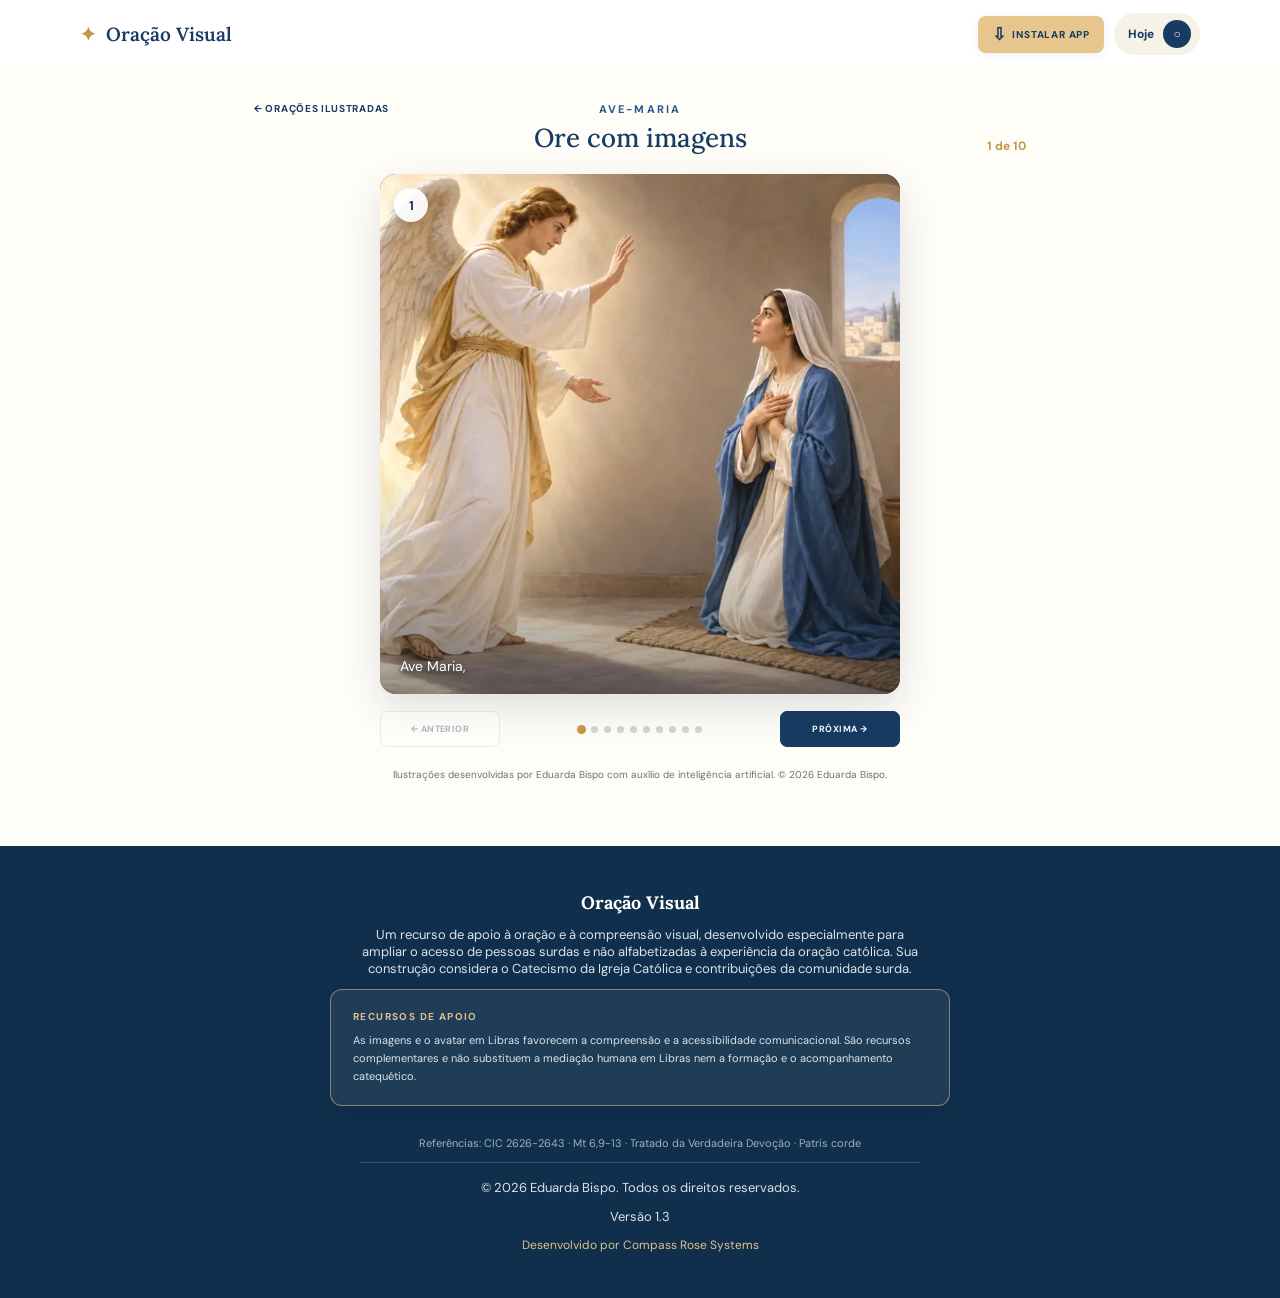
==== commit be38a84f: "Remover oferta de PDF da Ave-Maria ilustrada" ====
--- a/ave-maria.html
+++ b/ave-maria.html
@@ -48,13 +48,6 @@
       <a href="oracoes-ilustradas.html">VOLTAR ÀS ORAÇÕES</a>
     </div>
   </section>
-  <section class="printable-offer" aria-label="Ave Maria Ilustrada em PDF">
-    <p class="printable-offer-title">Ave Maria Ilustrada - recurso visual para aprender, compreender e rezar.</p>
-    <a class="printable-offer-button" href="https://checkout.infinitepay.io/aeduardabispo/0zITZRlgJF" target="_blank" rel="noopener noreferrer">
-      <span>(ARQUIVO PDF PARA IMPRIMIR)</span>
-      <strong>COMPRAR R$ 9,90</strong>
-    </a>
-  </section>
   <p class="illustration-credit">Ilustrações desenvolvidas por Eduarda Bispo com auxílio de inteligência artificial. © 2026 Eduarda Bispo.</p>
 </main>
 <div vw class="enabled"><div vw-access-button class="active"></div><div vw-plugin-wrapper><div class="vw-plugin-top-wrapper"></div></div></div>
--- a/ave-maria.css
+++ b/ave-maria.css
@@ -1 +1,16 @@
-.visual-prayer-page{max-width:820px;margin:0 auto;padding:34px 24px 64px}.prayer-top{display:grid;grid-template-columns:1fr auto 1fr;align-items:end;margin-bottom:20px}.prayer-top>a{align-self:start;color:var(--blue);text-decoration:none;font-size:10px;font-weight:700;letter-spacing:.07em}.prayer-top>div{text-align:center}.prayer-top .eyebrow{margin-bottom:5px}.prayer-top h1{font-family:Lora,serif;font-weight:500;color:var(--blue);font-size:26px;margin:0}.sequence-label{text-align:right;color:var(--gold);font-size:12px;font-weight:700;margin:0}.visual-stage{width:min(520px,100%);margin:0 auto}.prayer-slide{display:none;position:relative;margin:0;aspect-ratio:1;border-radius:16px;overflow:hidden;background:#173b63;box-shadow:0 14px 38px rgba(19,42,61,.14);user-select:none;-webkit-user-select:none}.prayer-slide.active{display:block}.prayer-slide img{width:100%;height:100%;display:block;object-fit:cover;-webkit-user-drag:none;user-select:none}.prayer-slide:after{content:"";position:absolute;inset:58% 0 0;background:linear-gradient(180deg,transparent,rgba(8,27,44,.38));pointer-events:none}.slide-number{position:absolute;z-index:3;top:14px;left:14px;width:34px;height:34px;border-radius:50%;display:grid;place-items:center;background:rgba(255,255,255,.92);color:var(--blue);font-weight:700;font-size:13px;box-shadow:0 3px 10px rgba(0,0,0,.12)}.prayer-slide figcaption{position:absolute;z-index:3;left:20px;right:20px;bottom:17px;color:#fff;font-family:"DM Sans",sans-serif;font-size:14px;font-weight:400;line-height:1.4;text-shadow:0 2px 8px rgba(0,0,0,.75)}.visual-navigation{width:min(520px,100%);margin:17px auto 0;display:grid;grid-template-columns:120px 1fr 120px;align-items:center;gap:12px}.visual-navigation>button{border:1px solid #c9c8c2;background:#fff;color:var(--blue);border-radius:7px;padding:11px 9px;font-size:9px;font-weight:700;letter-spacing:.05em;cursor:pointer}.visual-navigation>button:last-child{background:var(--blue);border-color:var(--blue);color:#fff}.visual-navigation>button:disabled{opacity:.35;cursor:default}.dots{display:flex;justify-content:center;gap:6px}.dots button{width:7px;height:7px;padding:0;border:0;border-radius:50%;background:#d5d5d0;cursor:pointer}.dots button.active{background:var(--gold);transform:scale(1.3)}.illustration-credit{width:min(520px,100%);margin:20px auto 0;text-align:center;color:var(--muted);font-size:10px;line-height:1.5}@media(max-width:650px){.visual-prayer-page{padding:24px 14px 45px}.prayer-top{grid-template-columns:1fr auto;margin-bottom:15px}.prayer-top>div{grid-column:1/-1;grid-row:2;text-align:left;margin-top:22px}.sequence-label{grid-column:2;grid-row:1}.prayer-slide{border-radius:12px}.prayer-slide figcaption{left:15px;right:15px;bottom:14px;font-size:13px}.visual-navigation{grid-template-columns:1fr 1fr}.dots{grid-column:1/-1;grid-row:1}.visual-navigation>button{grid-row:2}}+.visual-prayer-page{max-width:820px;margin:0 auto;padding:34px 24px 64px}.prayer-top{display:grid;grid-template-columns:1fr auto 1fr;align-items:end;margin-bottom:20px}.prayer-top>a{align-self:start;color:var(--blue);text-decoration:none;font-size:10px;font-weight:700;letter-spacing:.07em}.prayer-top>div{text-align:center}.prayer-top .eyebrow{margin-bottom:5px}.prayer-top h1{font-family:Lora,serif;font-weight:500;color:var(--blue);font-size:26px;margin:0}.sequence-label{text-align:right;color:var(--gold);font-size:12px;font-weight:700;margin:0}.visual-stage{width:min(520px,100%);margin:0 auto}.prayer-slide{display:none;position:relative;margin:0;aspect-ratio:1;border-radius:16px;overflow:hidden;background:#173b63;box-shadow:0 14px 38px rgba(19,42,61,.14);user-select:none;-webkit-user-select:none}.prayer-slide.active{display:block}.prayer-slide img{width:100%;height:100%;display:block;object-fit:cover;-webkit-user-drag:none;user-select:none}.prayer-slide:after{content:"";position:absolute;inset:58% 0 0;background:linear-gradient(180deg,transparent,rgba(8,27,44,.38));pointer-events:none}.slide-number{position:absolute;z-index:3;top:14px;left:14px;width:34px;height:34px;border-radius:50%;display:grid;place-items:center;background:rgba(255,255,255,.92);color:var(--blue);font-weight:700;font-size:13px;box-shadow:0 3px 10px rgba(0,0,0,.12)}.prayer-slide figcaption{position:absolute;z-index:3;left:20px;right:20px;bottom:17px;color:#fff;font-family:"DM Sans",sans-serif;font-size:14px;font-weight:400;line-height:1.4;text-shadow:0 2px 8px rgba(0,0,0,.75)}.visual-navigation{width:min(520px,100%);margin:17px auto 0;display:grid;grid-template-columns:120px 1fr 120px;align-items:center;gap:12px}.visual-navigation>button{border:1px solid #c9c8c2;background:#fff;color:var(--blue);border-radius:7px;padding:11px 9px;font-size:9px;font-weight:700;letter-spacing:.05em;cursor:pointer}.visual-navigation>button:last-child{background:var(--blue);border-color:var(--blue);color:#fff}.visual-navigation>button:disabled{opacity:.35;cursor:default}.dots{display:flex;justify-content:center;gap:6px}.dots button{width:7px;height:7px;padding:0;border:0;border-radius:50%;background:#d5d5d0;cursor:pointer}.dots button.active{background:var(--gold);transform:scale(1.3)}.illustration-credit{width:min(520px,100%);margin:20px auto 0;text-align:center;color:var(--muted);font-size:10px;line-height:1.5}@media(max-width:650px){.visual-prayer-page{padding:24px 14px 45px}.prayer-top{grid-template-columns:1fr auto;margin-bottom:15px}.prayer-top>div{grid-column:1/-1;grid-row:2;text-align:left;margin-top:22px}.sequence-label{grid-column:2;grid-row:1}.prayer-slide{border-radius:12px}.prayer-slide figcaption{left:15px;right:15px;bottom:14px;font-size:13px}.visual-navigation{grid-template-columns:1fr 1fr}.dots{grid-column:1/-1;grid-row:1}.visual-navigation>button{grid-row:2}}
+.completion-panel{width:min(520px,100%);margin:18px auto 0;padding:20px;border:1px solid #d9d4ca;border-radius:12px;background:#fff;text-align:center;box-shadow:0 10px 30px rgba(19,42,61,.08)}
+.completion-panel[hidden]{display:none}
+.completion-panel>strong{display:block;color:var(--blue);font-size:12px;letter-spacing:.08em}
+.completion-panel>p{margin:8px 0 15px;color:var(--muted);font-size:12px;line-height:1.5}
+.completion-actions{display:grid;grid-template-columns:1.4fr 1fr;gap:10px}
+.completion-actions button,.completion-actions a{display:flex;align-items:center;justify-content:center;min-height:42px;padding:10px 12px;border-radius:7px;font-size:9px;font-weight:700;letter-spacing:.04em;text-decoration:none;cursor:pointer}
+.completion-actions button{border:1px solid var(--blue);background:var(--blue);color:#fff}
+.completion-actions a{border:1px solid #c9c8c2;background:#fff;color:var(--blue)}
+.printable-offer{width:min(520px,100%);margin:22px auto 0;padding:18px;border:1px solid #e1ddd3;border-radius:12px;background:#fff;box-shadow:0 10px 30px rgba(19,42,61,.07);text-align:center}
+.printable-offer-title{margin:0 0 13px;color:var(--blue);font-family:Lora,serif;font-size:18px;line-height:1.35}
+.printable-offer-button{display:flex;flex-direction:column;align-items:center;justify-content:center;gap:4px;min-height:56px;padding:11px 16px;border-radius:8px;background:var(--blue);color:#fff;text-decoration:none}
+.printable-offer-button span{font-size:9px;letter-spacing:.05em;opacity:.86}
+.printable-offer-button strong{font-size:13px;letter-spacing:.04em}
+.printable-offer-button:hover{filter:brightness(1.06)}
+@media(max-width:650px){.completion-actions{grid-template-columns:1fr}.printable-offer{padding:16px}.printable-offer-title{font-size:17px}}
